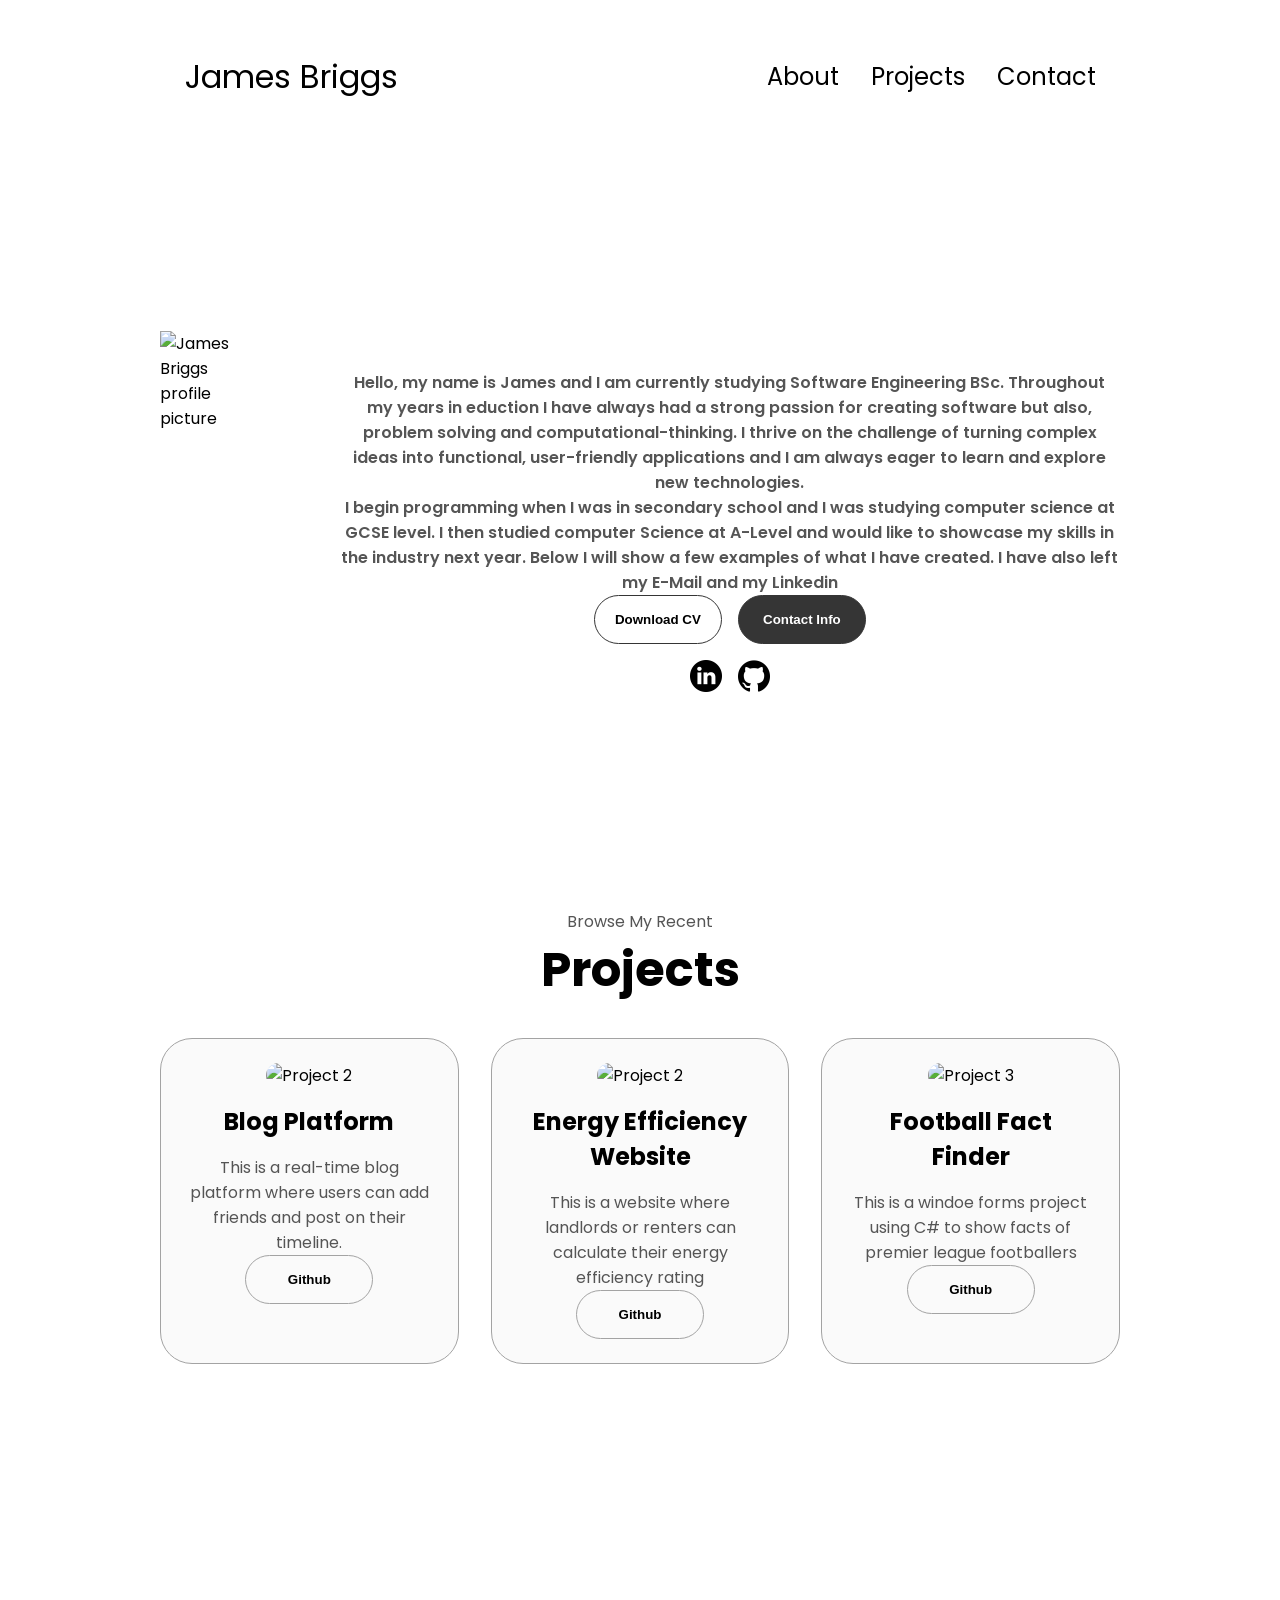
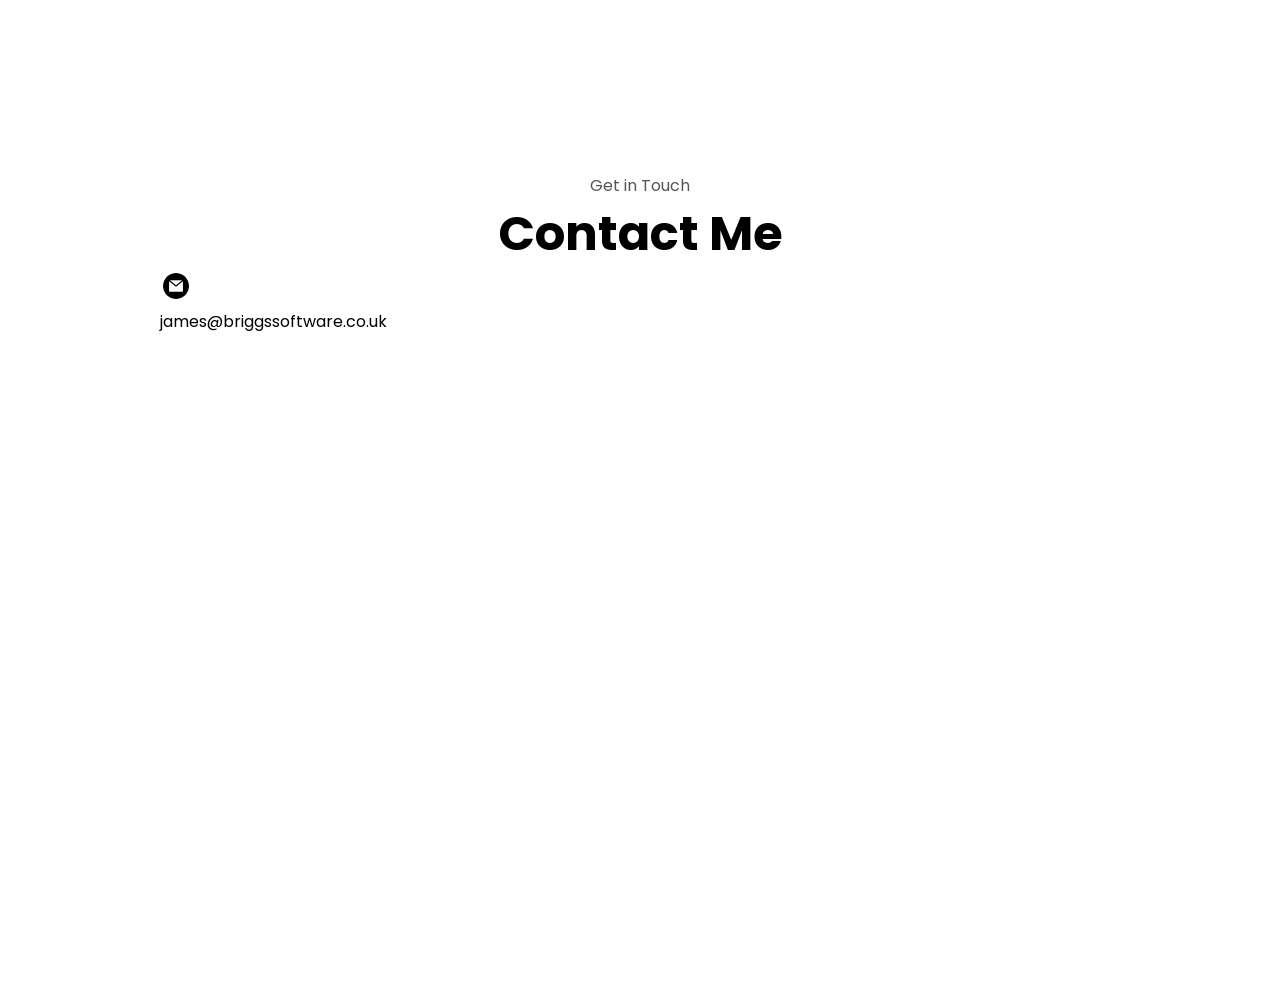
==== index.html @ 3ce7bb41 "temp" ====
<!DOCTYPE html>
<html lang="en">
  <head>
    <meta charset="UTF-8" />
    <meta name="viewport" content="width=device-width, initial-scale=1.0" />
    <link rel="stylesheet" href="style.css" />
    <link rel="stylesheet" href="mediaqueries.css" />
    <title>Portfolio Website</title>
  </head>
  <body>
    <nav id="desktop-nav">
      <div class="logo">James Briggs</div>

      <div>
        <ul class="nav-links">
          <li><a href="#About">About</a></li>
          <li><a href="#Projects">Projects</a></li>
          <li><a href="#Contact">Contact</a></li>
        </ul>
      </div>
    </nav>
    <nav id="hamburger-nav">
      <div class="logo">James Briggs</div>
      <div class="hamburger-menu">
        <div class="hamburger-icon" onclick="toggleMenu()">
          <span></span>
          <span></span>
          <span></span>
        </div>
        <div class="menu-links">
          <li><a href="#about" onclick="toggleMenu()">About</a></li>
          <li><a href="#projects" onclick="toggleMenu()">Projects</a></li>
          <li><a href="#contact" onclick="toggleMenu()">Contact</a></li>
        </div>
      </div>
    </nav>
    <section id="profile">
      <div class="section__pic-container">
        <img
          src="./assets/profile-pic.png"
          alt="James Briggs profile picture"
        />
      </div>
      <div class="section__text">
        <p class="section__text__p1">
          Hello, my name is James and I am currently studying Software
          Engineering BSc. Throughout my years in eduction I have always had a
          strong passion for creating software but also, problem solving and
          computational-thinking. I thrive on the challenge of turning complex
          ideas into functional, user-friendly applications and I am always
          eager to learn and explore new technologies.
        </p>
        <p class="section__text__p1">
          I begin programming when I was in secondary school and I was studying
          computer science at GCSE level. I then studied computer Science at
          A-Level and would like to showcase my skills in the industry next
          year. Below I will show a few examples of what I have created. I have
          also left my E-Mail and my Linkedin
        </p>

        <div class="btn-container">
          <button
            class="btn btn-color-2"
            onclick="window.open('./assets/softwareCV.pdf')"
          >
            Download CV
          </button>
          <button class="btn btn-color-1" onclick="location.href='./#contact'">
            Contact Info
          </button>
        </div>
        <div id="socials-container">
          <img
            src="./assets/linkedin.png"
            alt="My LinkedIn profile"
            class="icon"
            onclick="location.href='https://www.linkedin.com/in/james-briggs-719b14329/?utm_source=share&utm_campaign=share_via&utm_content=profile&utm_medium=ios_app'"
          />
          <img
            src="./assets/github.png"
            alt="My Github profile"
            class="icon"
            onclick="location.href='https://github.com/jamesmb8'"
          />
        </div>
      </div>
    </section>
    <section id="projects">
      <p class="section__text__p1">Browse My Recent</p>
      <h1 class="title">Projects</h1>
      <div class="experience-details-container">
        <div class="about-containers">
          <div class="details-container color-container">
            <div class="article-container">
              <img
                src="./assets/project-2.png"
                alt="Project 2"
                class="project-img"
              />
            </div>
            <h2 class="experience-sub-title project-title">Blog Platform</h2>
            <p>
              This is a real-time blog platform where users can add friends and
              post on their timeline.
            </p>
            <div class="btn-container">
              <button
                class="btn btn-color-2 project-btn"
                onclick="location.href='https://github.com/jamesmb8/BlogPlatform'"
              >
                Github
              </button>
            </div>
          </div>
          <div class="details-container color-container">
            <div class="article-container">
              <img
                src="./assets/project-2.png"
                alt="Project 2"
                class="project-img"
              />
            </div>
            <h2 class="experience-sub-title project-title">
              Energy Efficiency Website
            </h2>
            <p>
              This is a website where landlords or renters can calculate their
              energy efficiency rating
            </p>
            <div class="btn-container">
              <button
                class="btn btn-color-2 project-btn"
                onclick="location.href='https://github.com/jamesmb8/eercalculator/tree/master'"
              >
                Github
              </button>
            </div>
          </div>
          <div class="details-container color-container">
            <div class="article-container">
              <img
                src="./assets/project-3.png"
                alt="Project 3"
                class="project-img"
              />
            </div>
            <h2 class="experience-sub-title project-title">
              Football Fact Finder
            </h2>
            <p>
              This is a windoe forms project using C# to show facts of premier
              league footballers
            </p>
            <div class="btn-container">
              <button
                class="btn btn-color-2 project-btn"
                onclick="location.href='https://github.com/jamesmb8/FootballFactFinder'"
              >
                Github
              </button>
            </div>
          </div>
        </div>
      </div>
    </section>
    <section id="contact">
      <p class="section__text__p1">Get in Touch</p>
      <h1 class="title">Contact Me</h1>
      <div class="contact-info-upper-container">
        <div class="contact-info-container">
          <img
            src="./assets/email.png"
            alt="Email icon"
            class="icon contact-icon email-icon"
          />
          <p>
            <a href="mailto:james@briggssoftware.co.uk.com"
              >james@briggssoftware.co.uk</a
            >
          </p>
        </div>
      </div>
    </section>

    <script src="script.js"></script>
  </body>
</html>
---- style.css ----
@import url("https://fonts.googleapis.com/css2?family=Poppins:wght@300;400;500;600&display=swap");

* {
  margin: 0;
  padding: 0;
}

body {
  font-family: "Poppins", sans-serif;
}

html {
  scroll-behavior: smooth;
}

p {
  color: rgb(85, 85, 85);
}

/* TRANSITION */

a,
.btn {
  transition: all 300ms ease;
}

/* DESKTOP NAV */

nav,
.nav-links {
  display: flex;
}

nav {
  justify-content: space-around;
  align-items: center;
  height: 17vh;
}

.nav-links {
  gap: 2rem;
  list-style: none;
  font-size: 1.5rem;
}

a {
  color: black;
  text-decoration: none;
  text-decoration-color: white;
}

a:hover {
  color: grey;
  text-decoration: underline;
  text-underline-offset: 1rem;
  text-decoration-color: rgb(181, 181, 181);
}

.logo {
  font-size: 2rem;
}

.logo:hover {
  cursor: default;
}

/* HAMBURGER MENU */

#hamburger-nav {
  display: none;
}

.hamburger-menu {
  position: relative;
  display: inline-block;
}

.hamburger-icon {
  display: flex;
  flex-direction: column;
  justify-content: space-between;
  height: 24px;
  width: 30px;
  cursor: pointer;
}

.hamburger-icon span {
  width: 100%;
  height: 2px;
  background-color: black;
  transition: all 0.3 ease-in-out;
}

.menu-links {
  position: absolute;
  top: 100%;
  right: 0;
  background-color: white;
  width: fit-content;
  max-height: 0;
  overflow: hidden;
  transition: all 0.3 ease-in-out;
}

.menu-links a {
  display: block;
  padding: 10px;
  text-align: center;
  font-size: 1.5rem;
  color: black;
  text-decoration: none;
  transition: all 0.3 ease-in-out;
}

.menu-links li {
  list-style: none;
}

.menu-links.open {
  max-height: 300px;
}

.hamburger-icon.open span:first-child {
  transform: rotate(45deg) translate(10px, 5px);
}

.hamburger-icon.open span:nth-child(2) {
  opacity: 0;
}

.hamburger-icon.open span:last-child {
  transform: rotate(-45deg) translate(10px, -5px);
}

.hamburger-icon span:first-child {
  transform: none;
}

.hamburger-icon span:first-child {
  opacity: 1;
}

.hamburger-icon span:first-child {
  transform: none;
}

section {
  padding-top: 4vh;
  height: 96vh;
  margin: 0 10rem;
  box-sizing: border-box;
  min-height: fit-content;
}

.section-container {
  display: flex;
}

/* PROFILE SECTION */

#profile {
  display: flex;
  justify-content: center;
  gap: 5rem;
  height: 80vh;
}

.section__pic-container {
  display: flex;
  height: 400px;
  width: 400px;
  margin: auto 0;
}

.section__text {
  align-self: center;
  text-align: center;
}

.section__text p {
  font-weight: 600;
}

.section__text__p1 {
  text-align: center;
}

.section__text__p2 {
  font-size: 1.75rem;
  margin-bottom: 1rem;
}

.title {
  font-size: 3rem;
  text-align: center;
}

#socials-container {
  display: flex;
  justify-content: center;
  margin-top: 1rem;
  gap: 1rem;
}

/* ICONS */

.icon {
  cursor: pointer;
  height: 2rem;
}

/* BUTTONS */

.btn-container {
  display: flex;
  justify-content: center;
  gap: 1rem;
}

.btn {
  font-weight: 600;
  transition: all 300ms ease;
  padding: 1rem;
  width: 8rem;
  border-radius: 2rem;
}

.btn-color-1,
.btn-color-2 {
  border: rgb(53, 53, 53) 0.1rem solid;
}

.btn-color-1:hover,
.btn-color-2:hover {
  cursor: pointer;
}

.btn-color-1,
.btn-color-2:hover {
  background: rgb(53, 53, 53);
  color: white;
}

.btn-color-1:hover {
  background: rgb(0, 0, 0);
}

.btn-color-2 {
  background: none;
}

.btn-color-2:hover {
  border: rgb(255, 255, 255) 0.1rem solid;
}

.btn-container {
  gap: 1rem;
}

/* ABOUT SECTION */

#about {
  position: relative;
}

.about-containers {
  gap: 2rem;
  margin-bottom: 2rem;
  margin-top: 2rem;
}

.about-details-container {
  justify-content: center;
  flex-direction: column;
}

.about-containers,
.about-details-container {
  display: flex;
}

.about-pic {
  border-radius: 2rem;
}

.arrow {
  position: absolute;
  right: -5rem;
  bottom: 2.5rem;
}

.details-container {
  padding: 1.5rem;
  flex: 1;
  background: white;
  border-radius: 2rem;
  border: rgb(53, 53, 53) 0.1rem solid;
  border-color: rgb(163, 163, 163);
  text-align: center;
}

.section-container {
  gap: 4rem;
  height: 80%;
}

.section__pic-container {
  height: 400px;
  width: 400px;
  margin: auto 0;
}

#projects {
  position: relative;
}

.color-container {
  border-color: rgb(163, 163, 163);
  background: rgb(250, 250, 250);
}

.project-img {
  border-radius: 2rem;
  width: 90%;
  height: 90%;
}

.project-title {
  margin: 1rem;
  color: black;
}

.project-btn {
  color: black;
  border-color: rgb(163, 163, 163);
}
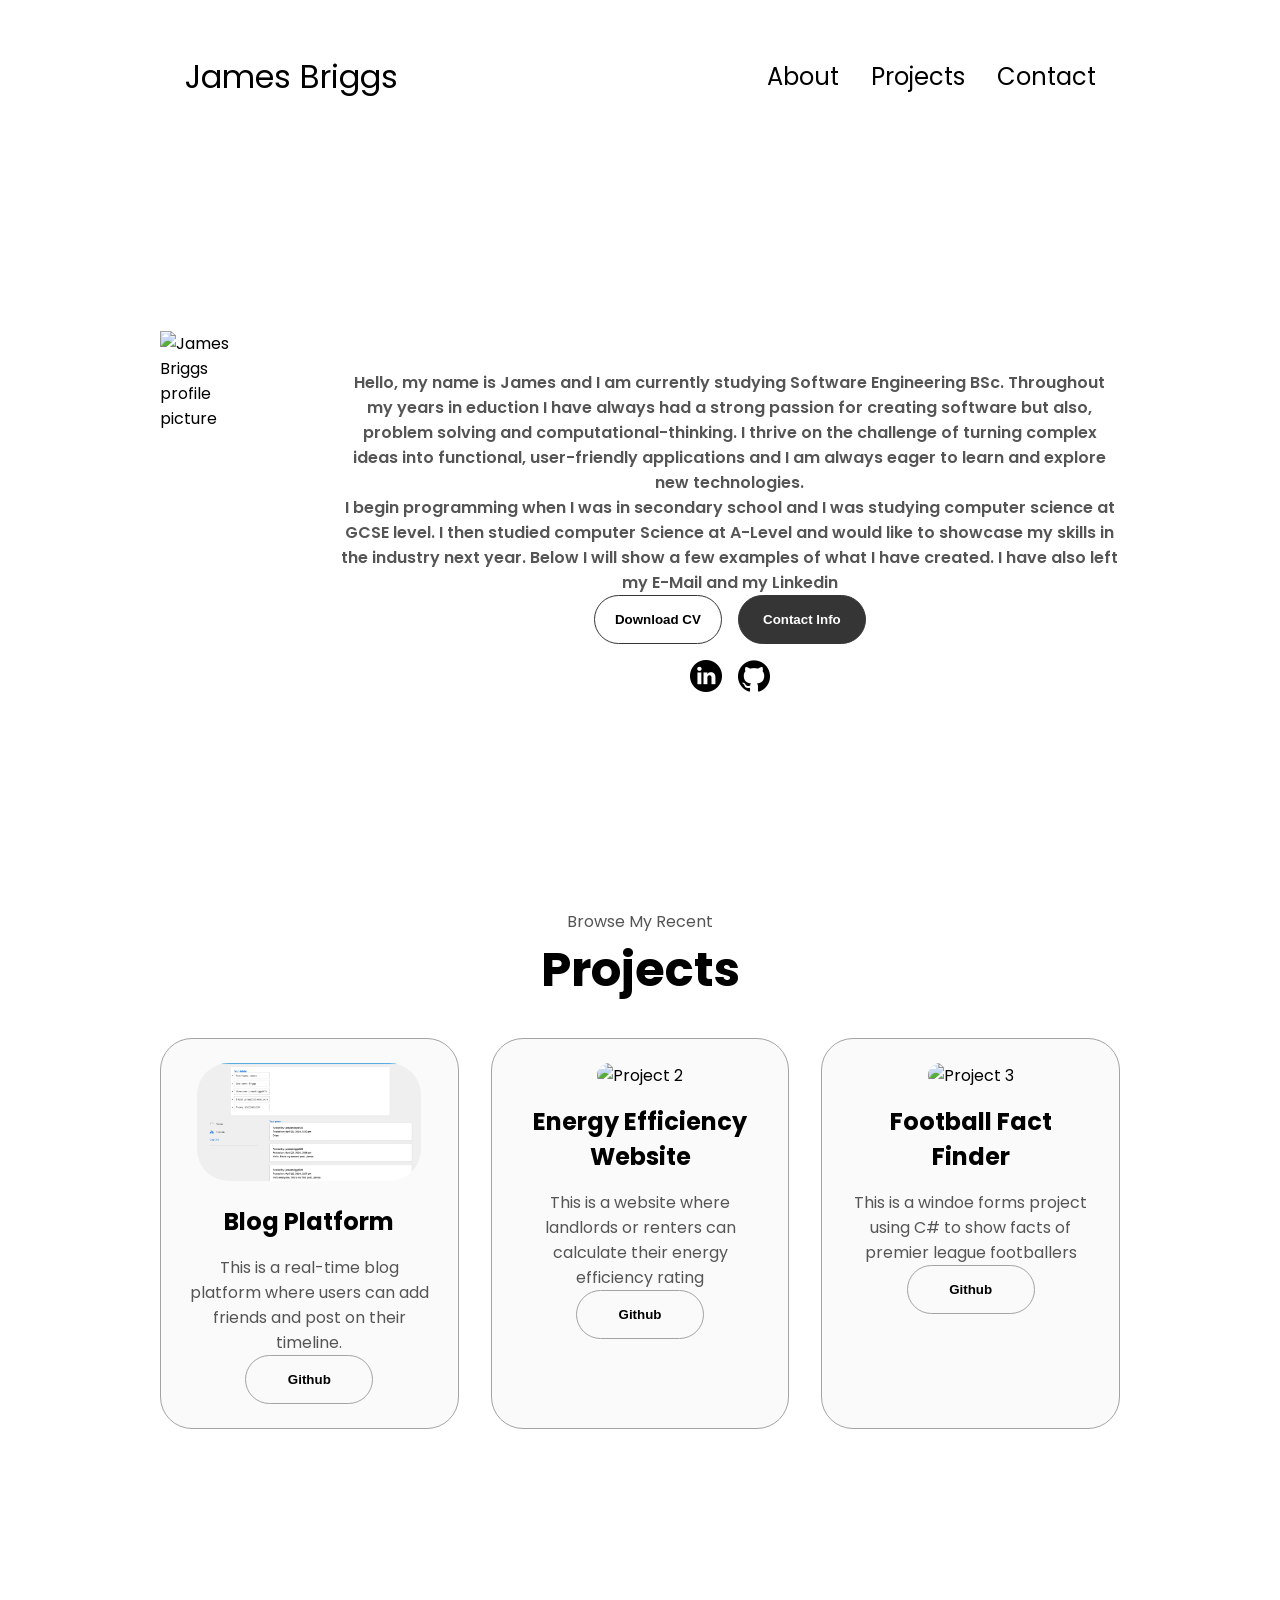
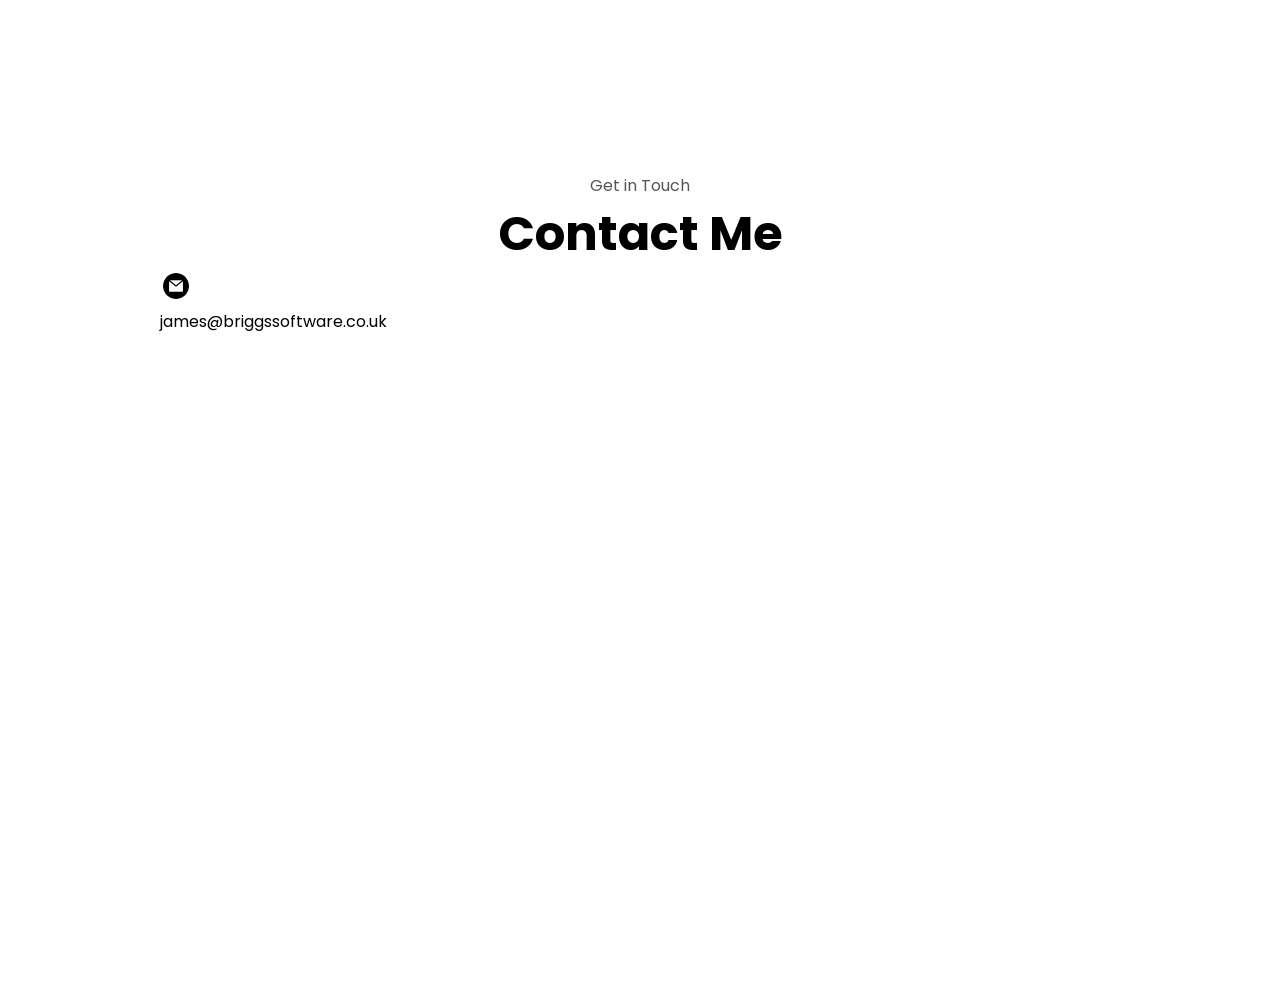
==== commit 016daee1: "pic" ====
--- a/index.html
+++ b/index.html
@@ -34,6 +34,12 @@
         </div>
       </div>
     </nav>
+    <img
+        src="./assets/arrow.png"
+        alt="Arrow icon"
+        class="icon arrow"
+        onclick="location.href='./#About'"
+      />
     <section id="profile">
       <div class="section__pic-container">
         <img
@@ -85,6 +91,12 @@
         </div>
       </div>
     </section>
+    <img
+        src="./assets/arrow.png"
+        alt="Arrow icon"
+        class="icon arrow"
+        onclick="location.href='./#projects'"
+      />
     <section id="projects">
       <p class="section__text__p1">Browse My Recent</p>
       <h1 class="title">Projects</h1>
@@ -93,7 +105,7 @@
           <div class="details-container color-container">
             <div class="article-container">
               <img
-                src="./assets/project-2.png"
+                src="assets/BlogPlatform.png"
                 alt="Project 2"
                 class="project-img"
               />
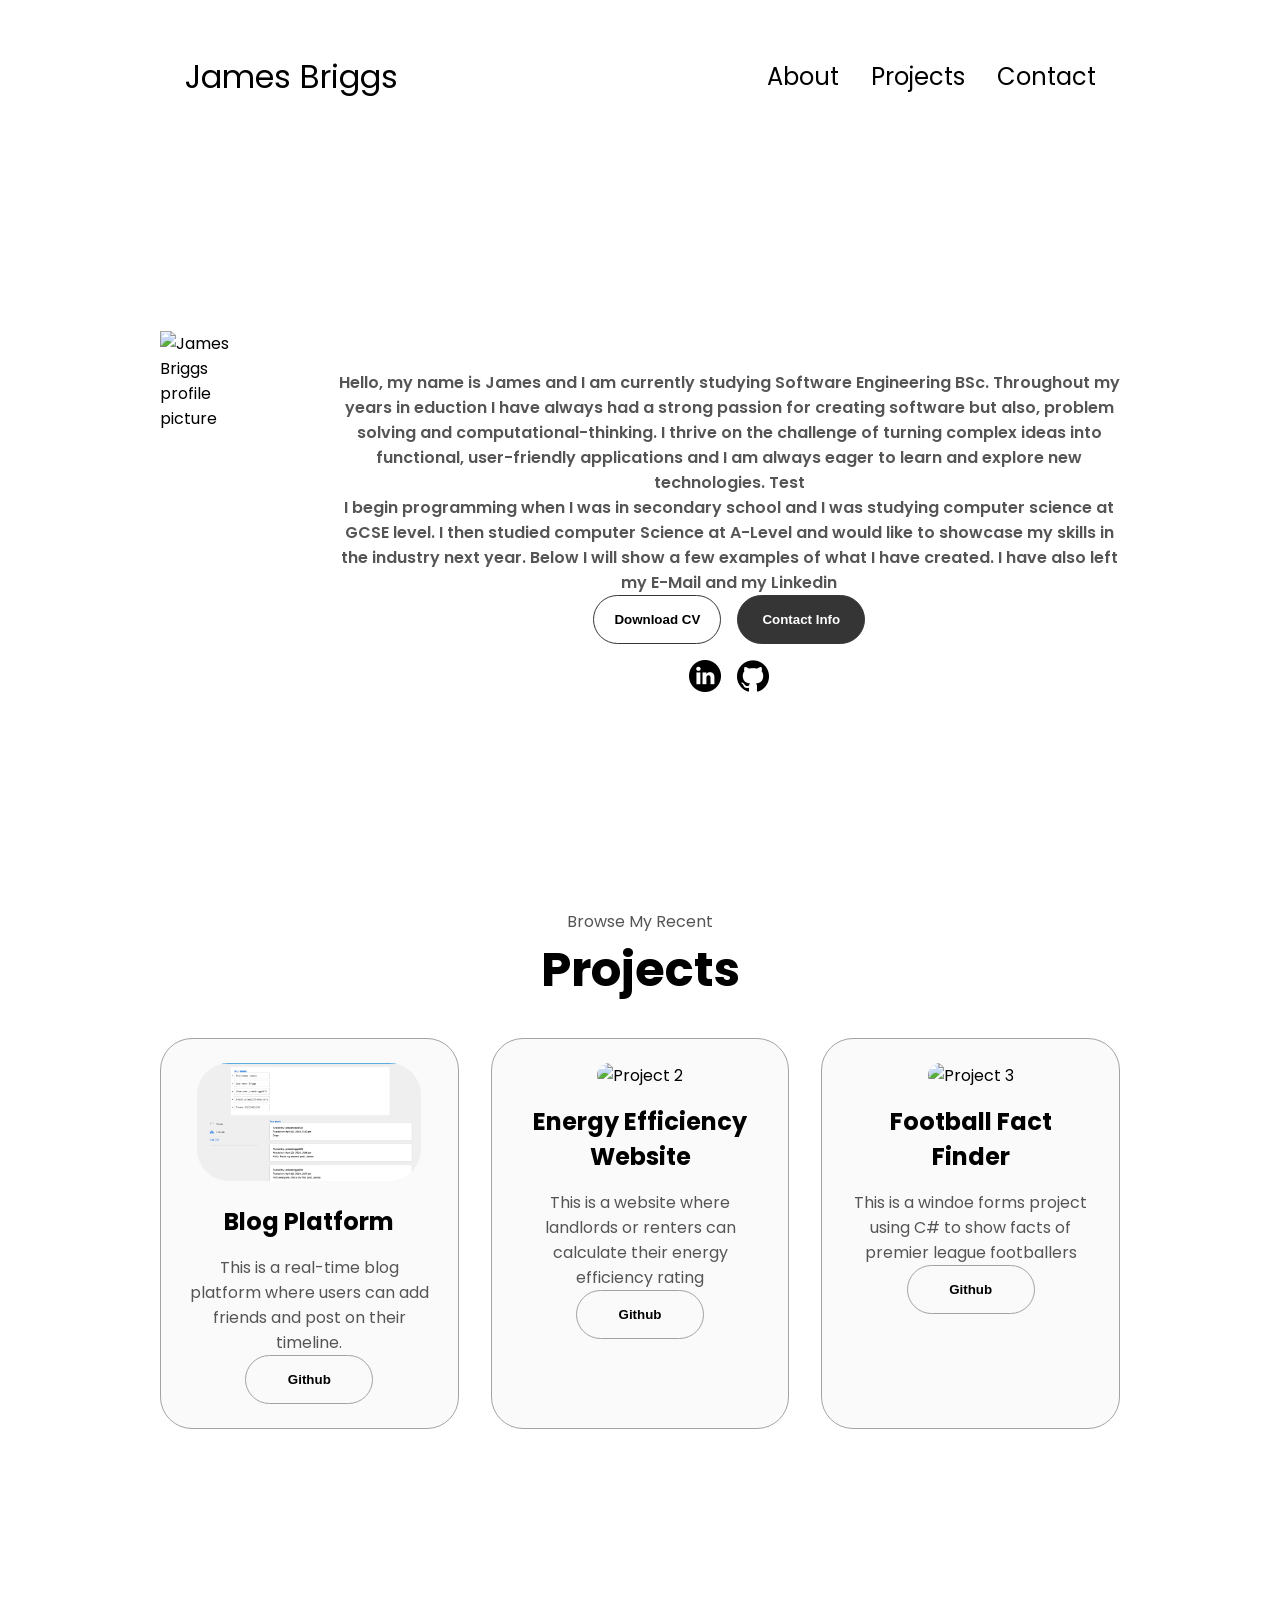
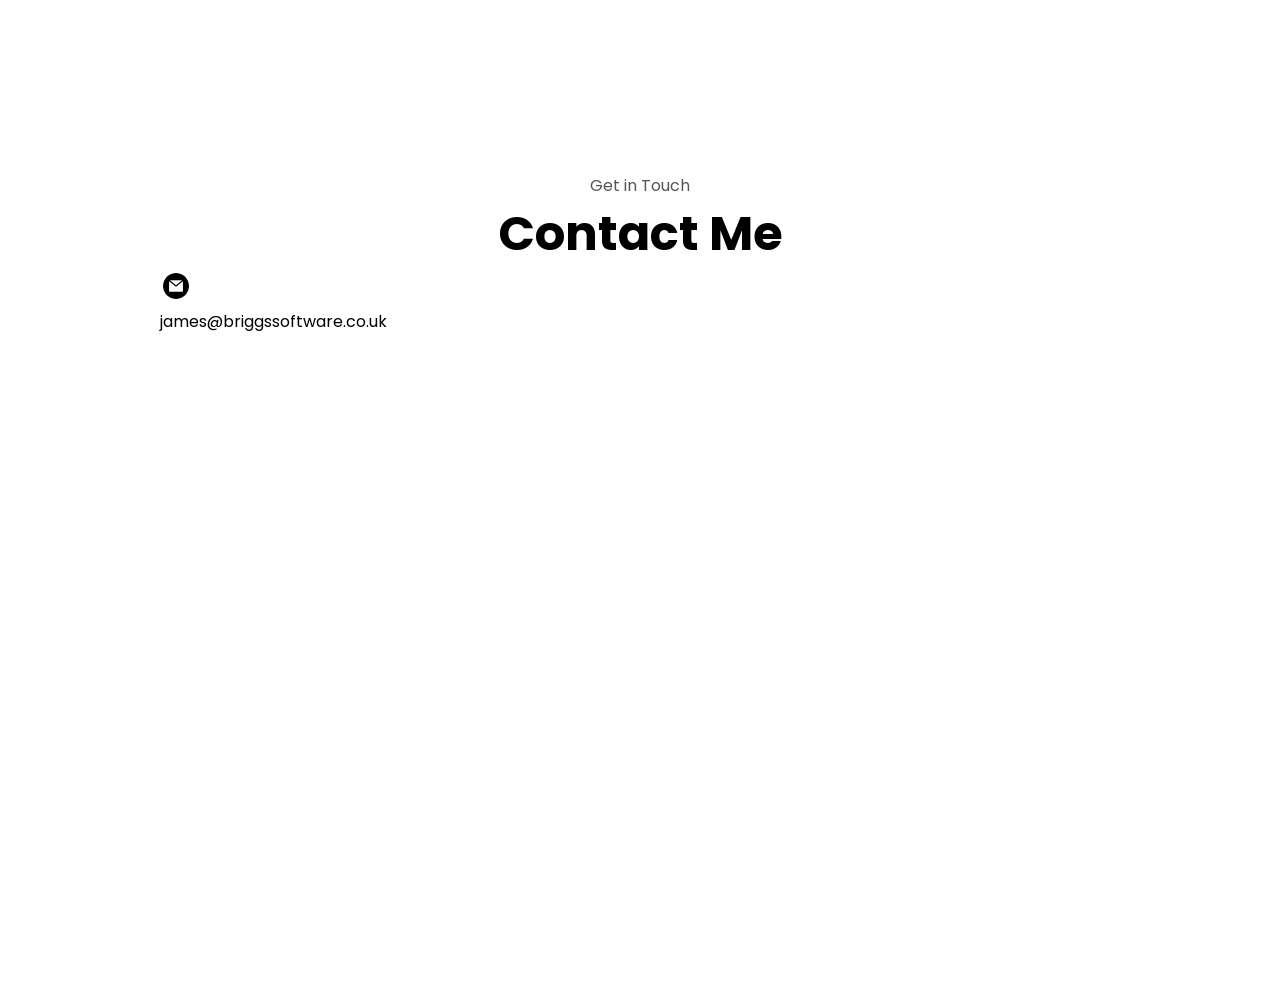
==== commit 8ab2e0bc: "test" ====
--- a/index.html
+++ b/index.html
@@ -54,7 +54,7 @@
           strong passion for creating software but also, problem solving and
           computational-thinking. I thrive on the challenge of turning complex
           ideas into functional, user-friendly applications and I am always
-          eager to learn and explore new technologies.
+          eager to learn and explore new technologies. Test
         </p>
         <p class="section__text__p1">
           I begin programming when I was in secondary school and I was studying
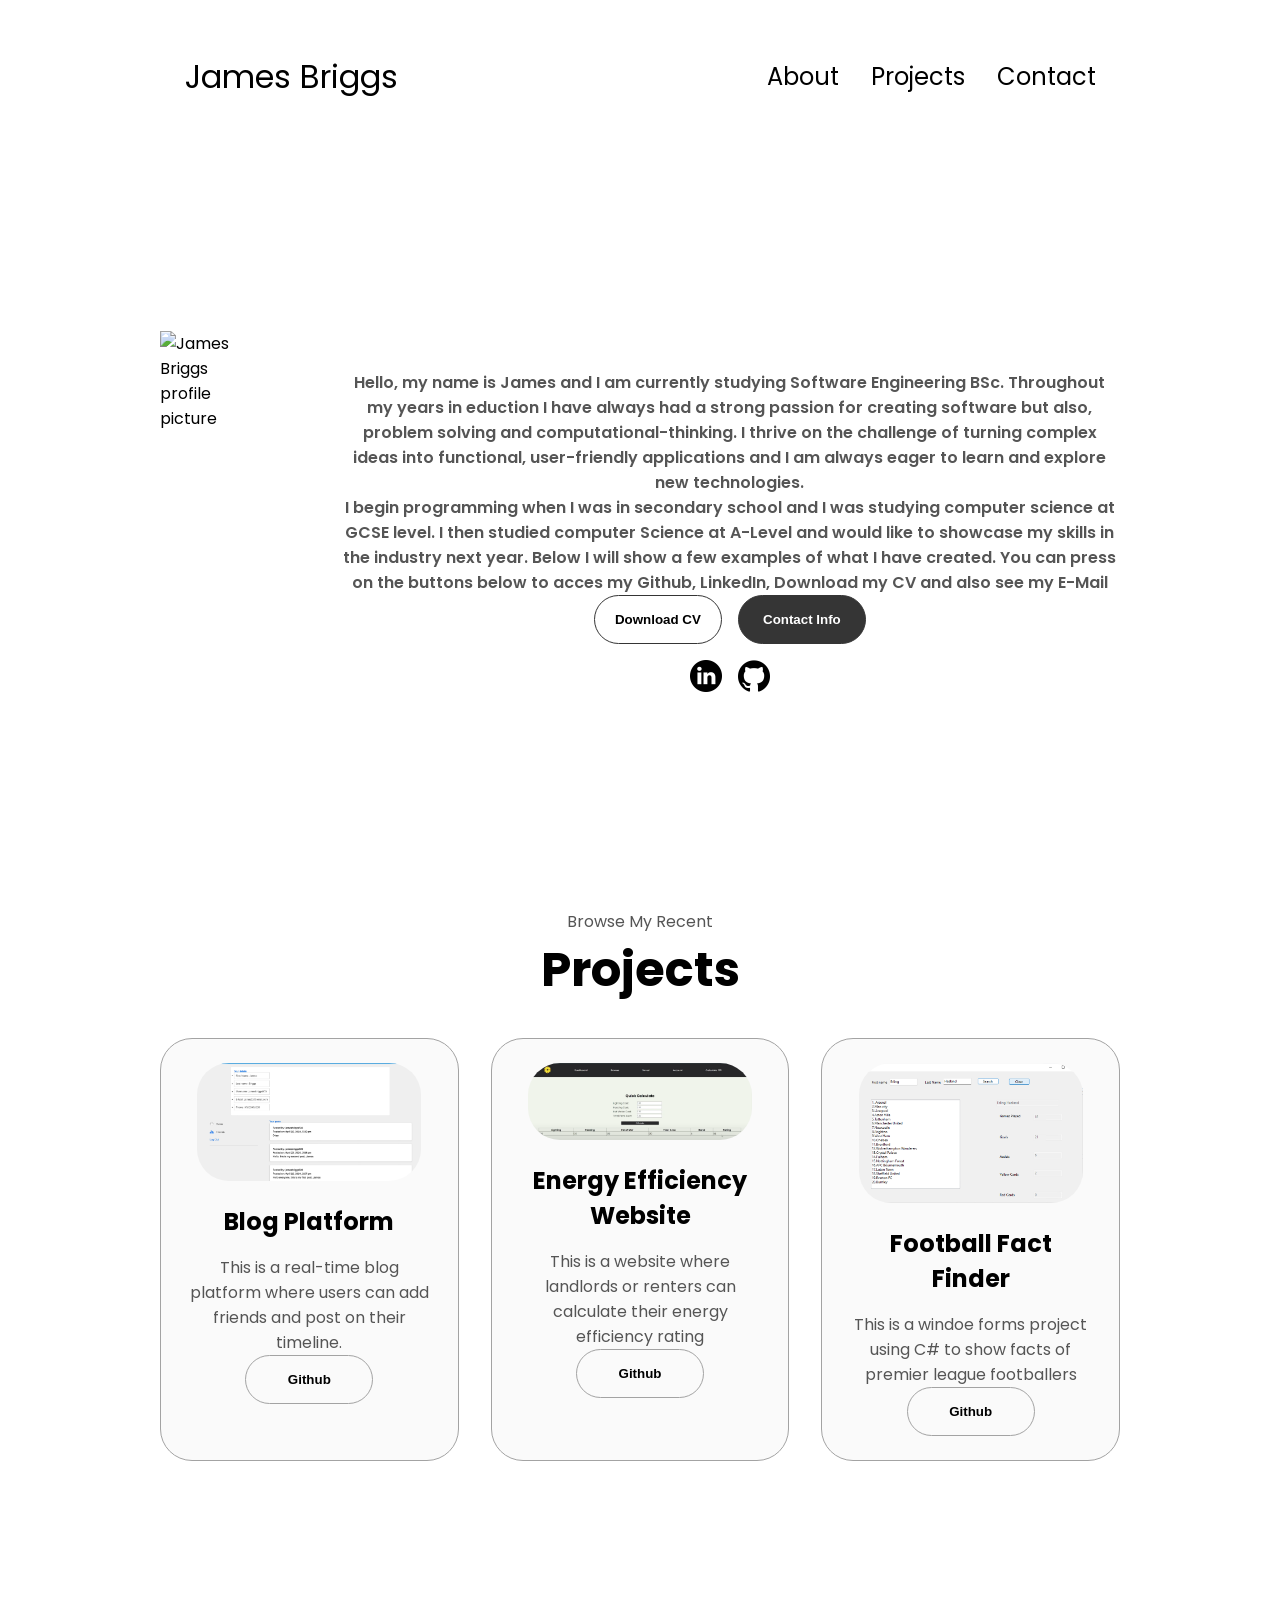
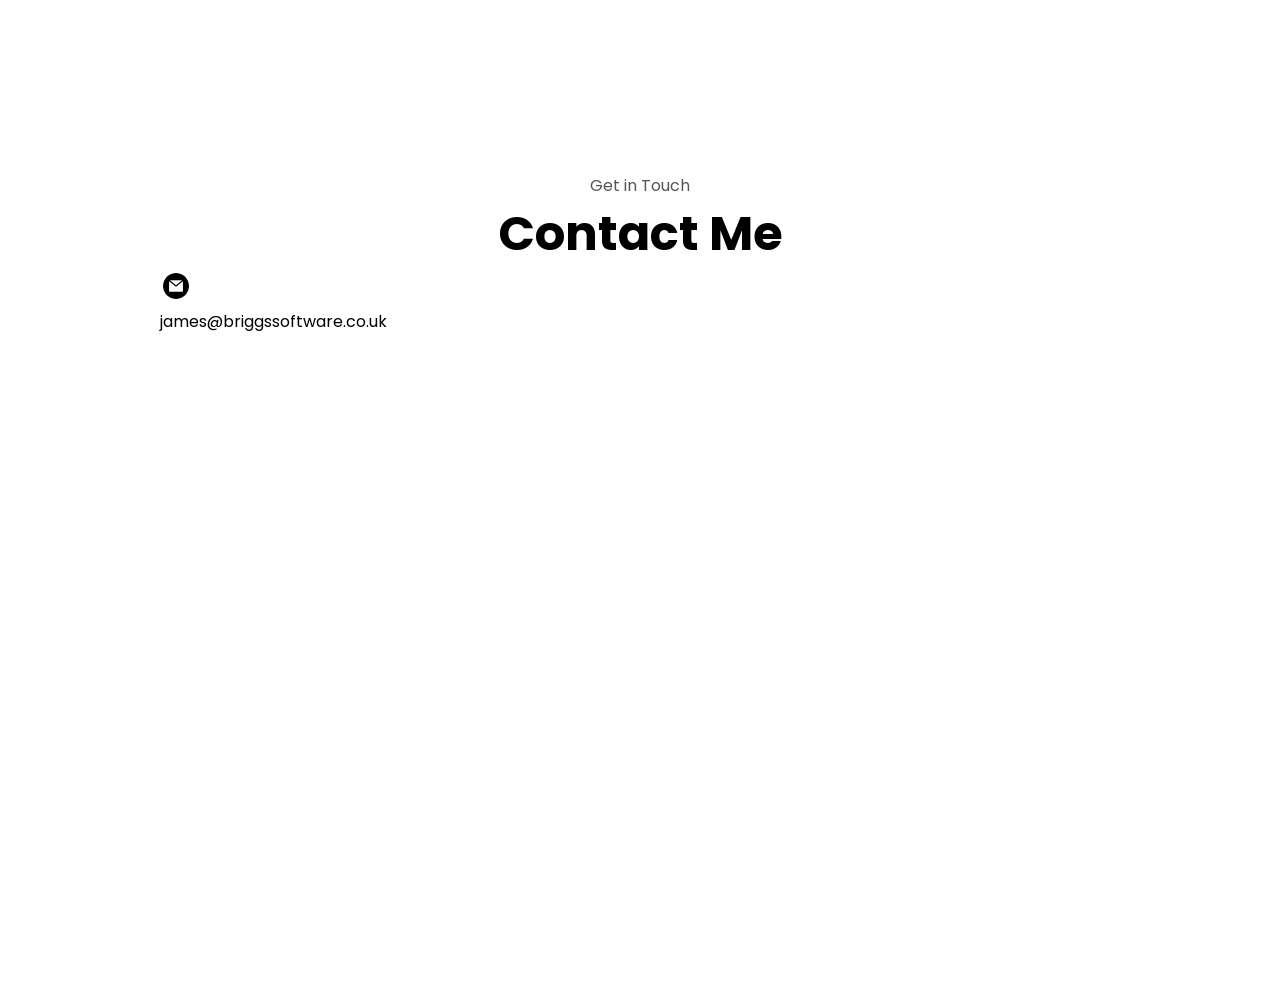
==== commit 76207404: "pics" ====
--- a/index.html
+++ b/index.html
@@ -54,14 +54,14 @@
           strong passion for creating software but also, problem solving and
           computational-thinking. I thrive on the challenge of turning complex
           ideas into functional, user-friendly applications and I am always
-          eager to learn and explore new technologies. Test
+          eager to learn and explore new technologies. 
         </p>
         <p class="section__text__p1">
           I begin programming when I was in secondary school and I was studying
           computer science at GCSE level. I then studied computer Science at
           A-Level and would like to showcase my skills in the industry next
-          year. Below I will show a few examples of what I have created. I have
-          also left my E-Mail and my Linkedin
+          year. Below I will show a few examples of what I have created. You can press on the buttons below 
+          to acces my Github, LinkedIn, Download my CV and also see my E-Mail
         </p>
 
         <div class="btn-container">
@@ -127,7 +127,7 @@
           <div class="details-container color-container">
             <div class="article-container">
               <img
-                src="./assets/project-2.png"
+                src="assets/EERpic.png"
                 alt="Project 2"
                 class="project-img"
               />
@@ -151,7 +151,7 @@
           <div class="details-container color-container">
             <div class="article-container">
               <img
-                src="./assets/project-3.png"
+                src="assets/FootballFact.png"
                 alt="Project 3"
                 class="project-img"
               />
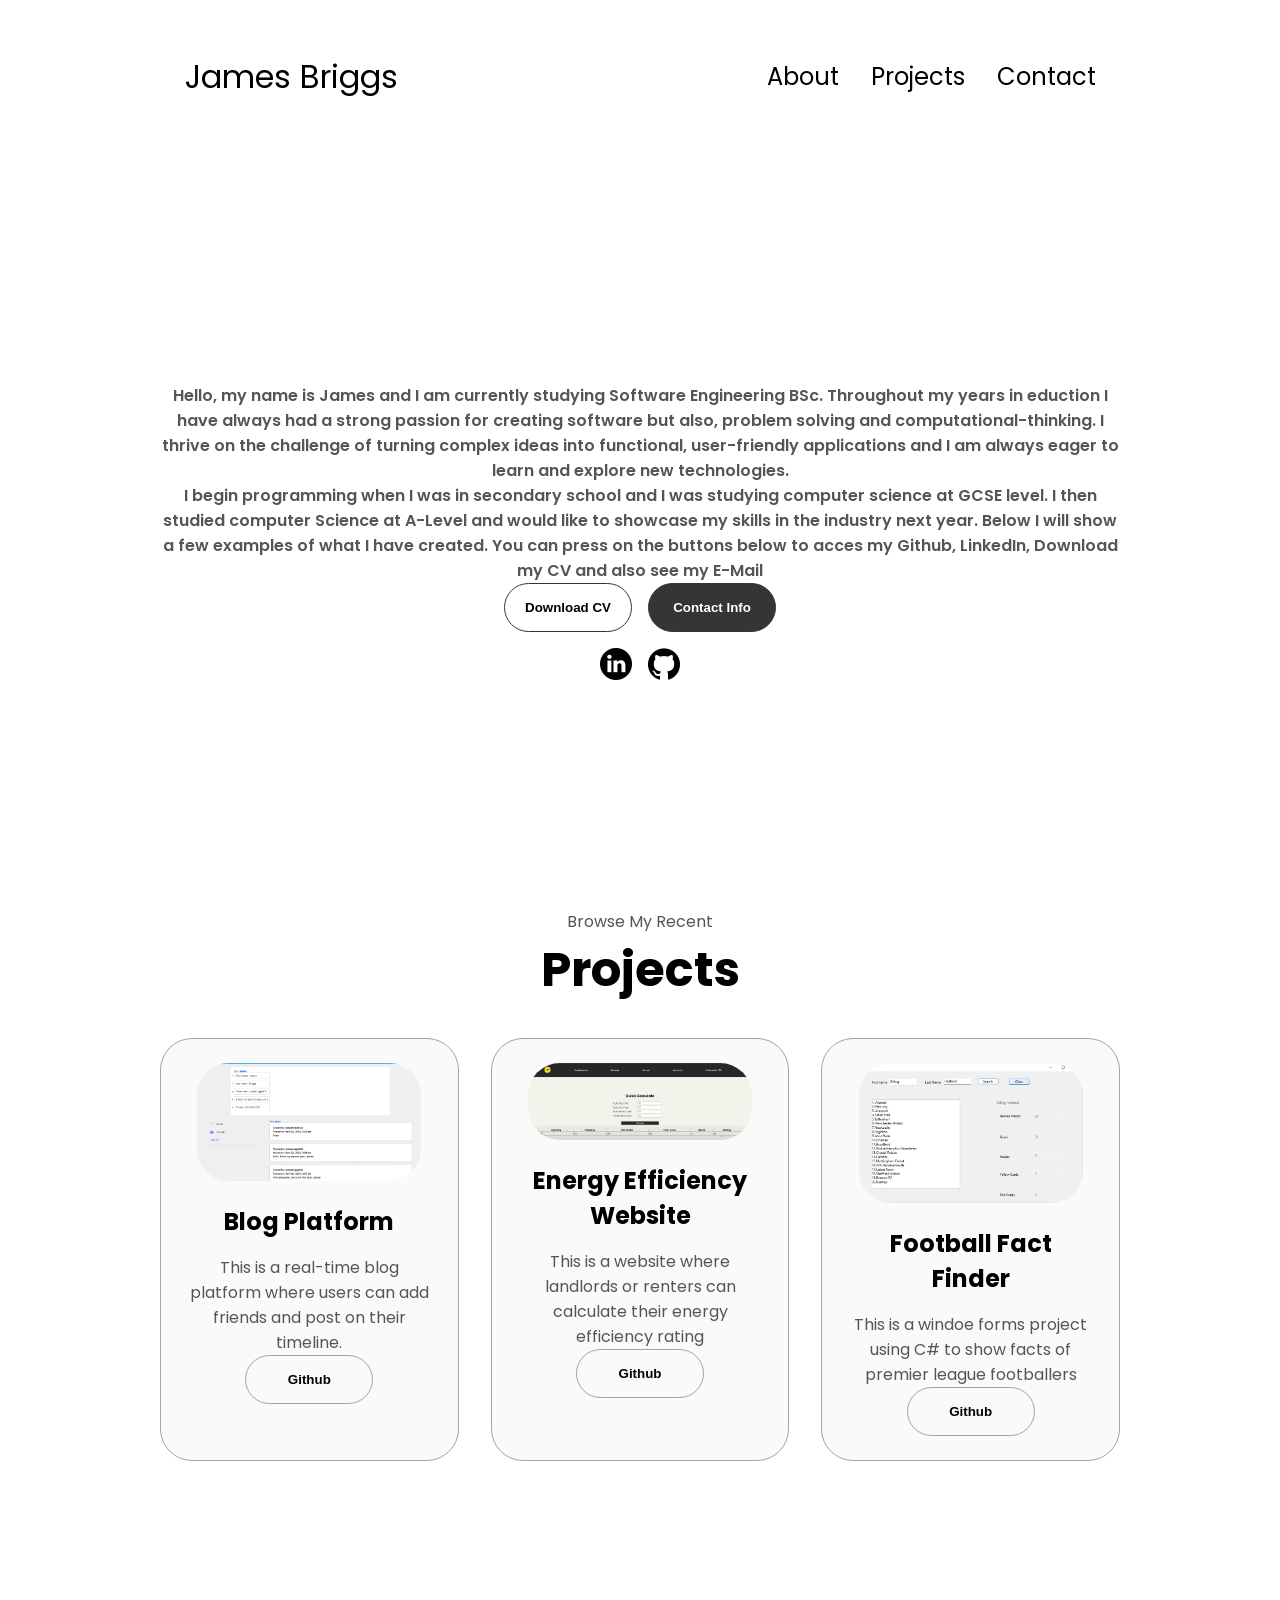
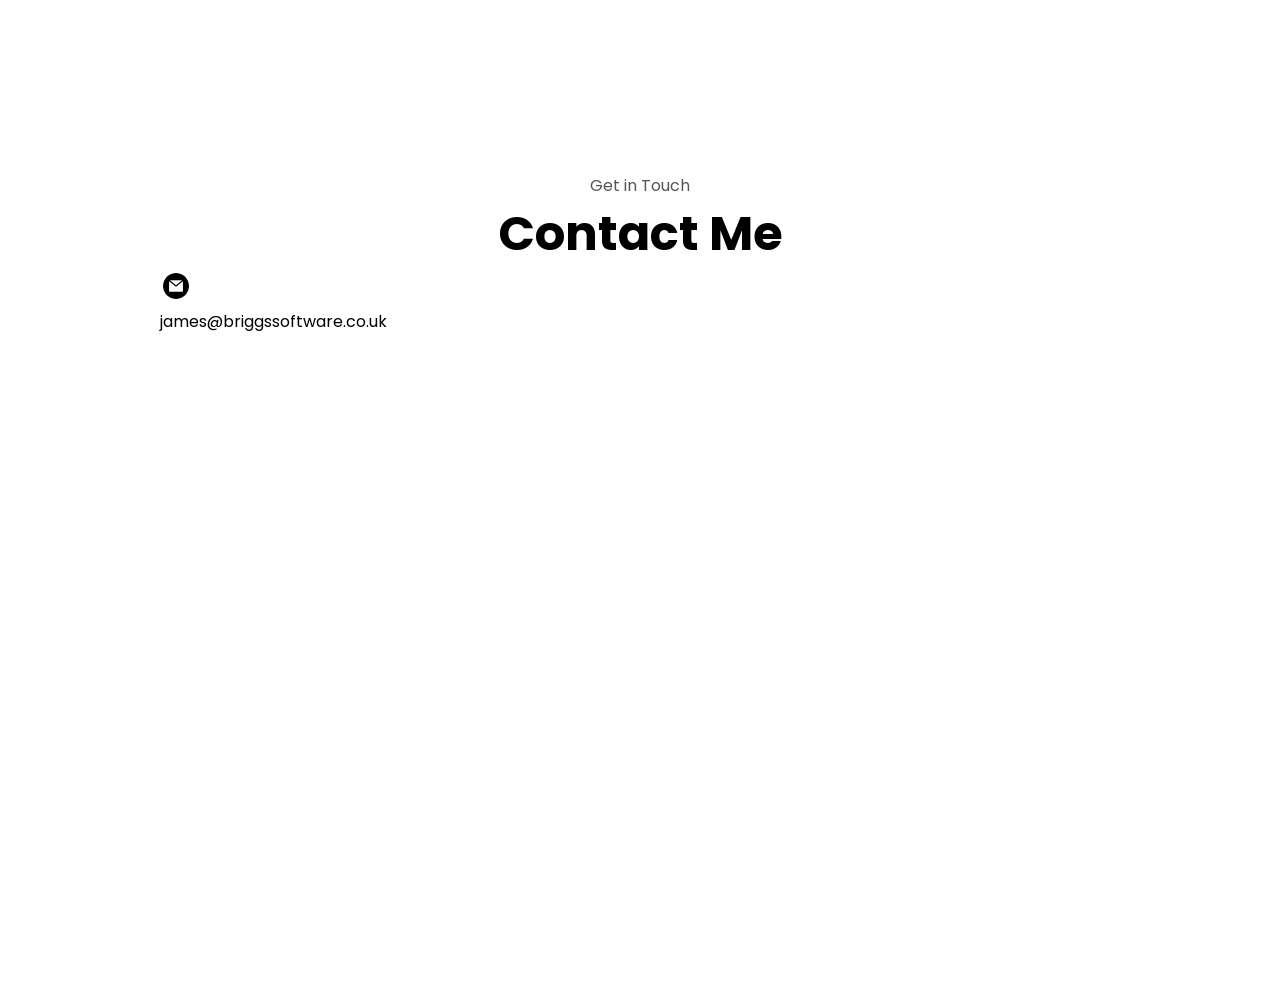
==== commit da4e22a2: "finish" ====
--- a/index.html
+++ b/index.html
@@ -13,9 +13,9 @@
 
       <div>
         <ul class="nav-links">
-          <li><a href="#About">About</a></li>
-          <li><a href="#Projects">Projects</a></li>
-          <li><a href="#Contact">Contact</a></li>
+          <li><a href="#about"onclick="toggleMenu()">About</a></li>
+          <li><a href="#projects" onclick="toggleMenu()">Projects</a></li>
+          <li><a href="#contact"onclick="toggleMenu()">Contact</a></li>
         </ul>
       </div>
     </nav>
@@ -34,19 +34,9 @@
         </div>
       </div>
     </nav>
-    <img
-        src="./assets/arrow.png"
-        alt="Arrow icon"
-        class="icon arrow"
-        onclick="location.href='./#About'"
-      />
+   
     <section id="profile">
-      <div class="section__pic-container">
-        <img
-          src="./assets/profile-pic.png"
-          alt="James Briggs profile picture"
-        />
-      </div>
+     
       <div class="section__text">
         <p class="section__text__p1">
           Hello, my name is James and I am currently studying Software
--- a/mediaqueries.css
+++ b/mediaqueries.css
@@ -0,0 +1,103 @@
+@media screen and (max-width: 980px) {
+  #profile {
+    height: 83vh;
+    margin-bottom: 6rem;
+  }
+  .about-containers {
+    flex-wrap: wrap;
+  }
+  #contact,
+  #projects {
+    height: fit-content;
+  }
+}
+
+@media screen and (max-width: 980px) {
+  #desktop-nav {
+    display: none;
+  }
+  #hamburger-nav {
+    display: flex;
+  }
+  #experience,
+  .experience-details-container {
+    margin-top: 2rem;
+  }
+  #profile,
+  .section-container {
+    display: block;
+  }
+  .arrow {
+    display: none;
+  }
+  section,
+  .section-container {
+    height: fit-content;
+  }
+  section {
+    margin: 0 5%;
+  }
+  .section__pic-container {
+    width: 275px;
+    height: 275px;
+    margin: 0 auto 2rem;
+  }
+  .about-containers {
+    margin-top: 0;
+  }
+}
+
+@media screen and (max-width: 600px) {
+  #contact,
+  footer {
+    height: 40vh;
+  }
+  #profile {
+    height: 83vh;
+    margin-bottom: 0;
+  }
+  article {
+    font-size: 1rem;
+  }
+  footer nav {
+    height: fit-content;
+    margin-bottom: 2rem;
+  }
+  .about-containers,
+  .contact-info-upper-container,
+  .btn-container {
+    flex-wrap: wrap;
+  }
+  .contact-info-container {
+    margin: 0;
+  }
+  .contact-info-container p,
+  .nav-links li a {
+    font-size: 1rem;
+  }
+  .experience-sub-title {
+    font-size: 1.25rem;
+  }
+  .logo {
+    font-size: 1.5rem;
+  }
+  .nav-links {
+    flex-direction: column;
+    gap: 0.5rem;
+    text-align: center;
+  }
+  .section__pic-container {
+    width: auto;
+    height: 46vw;
+    justify-content: center;
+  }
+  .section__text__p2 {
+    font-size: 1.25rem;
+  }
+  .title {
+    font-size: 2rem;
+  }
+  .text-container {
+    text-align: justify;
+  }
+}
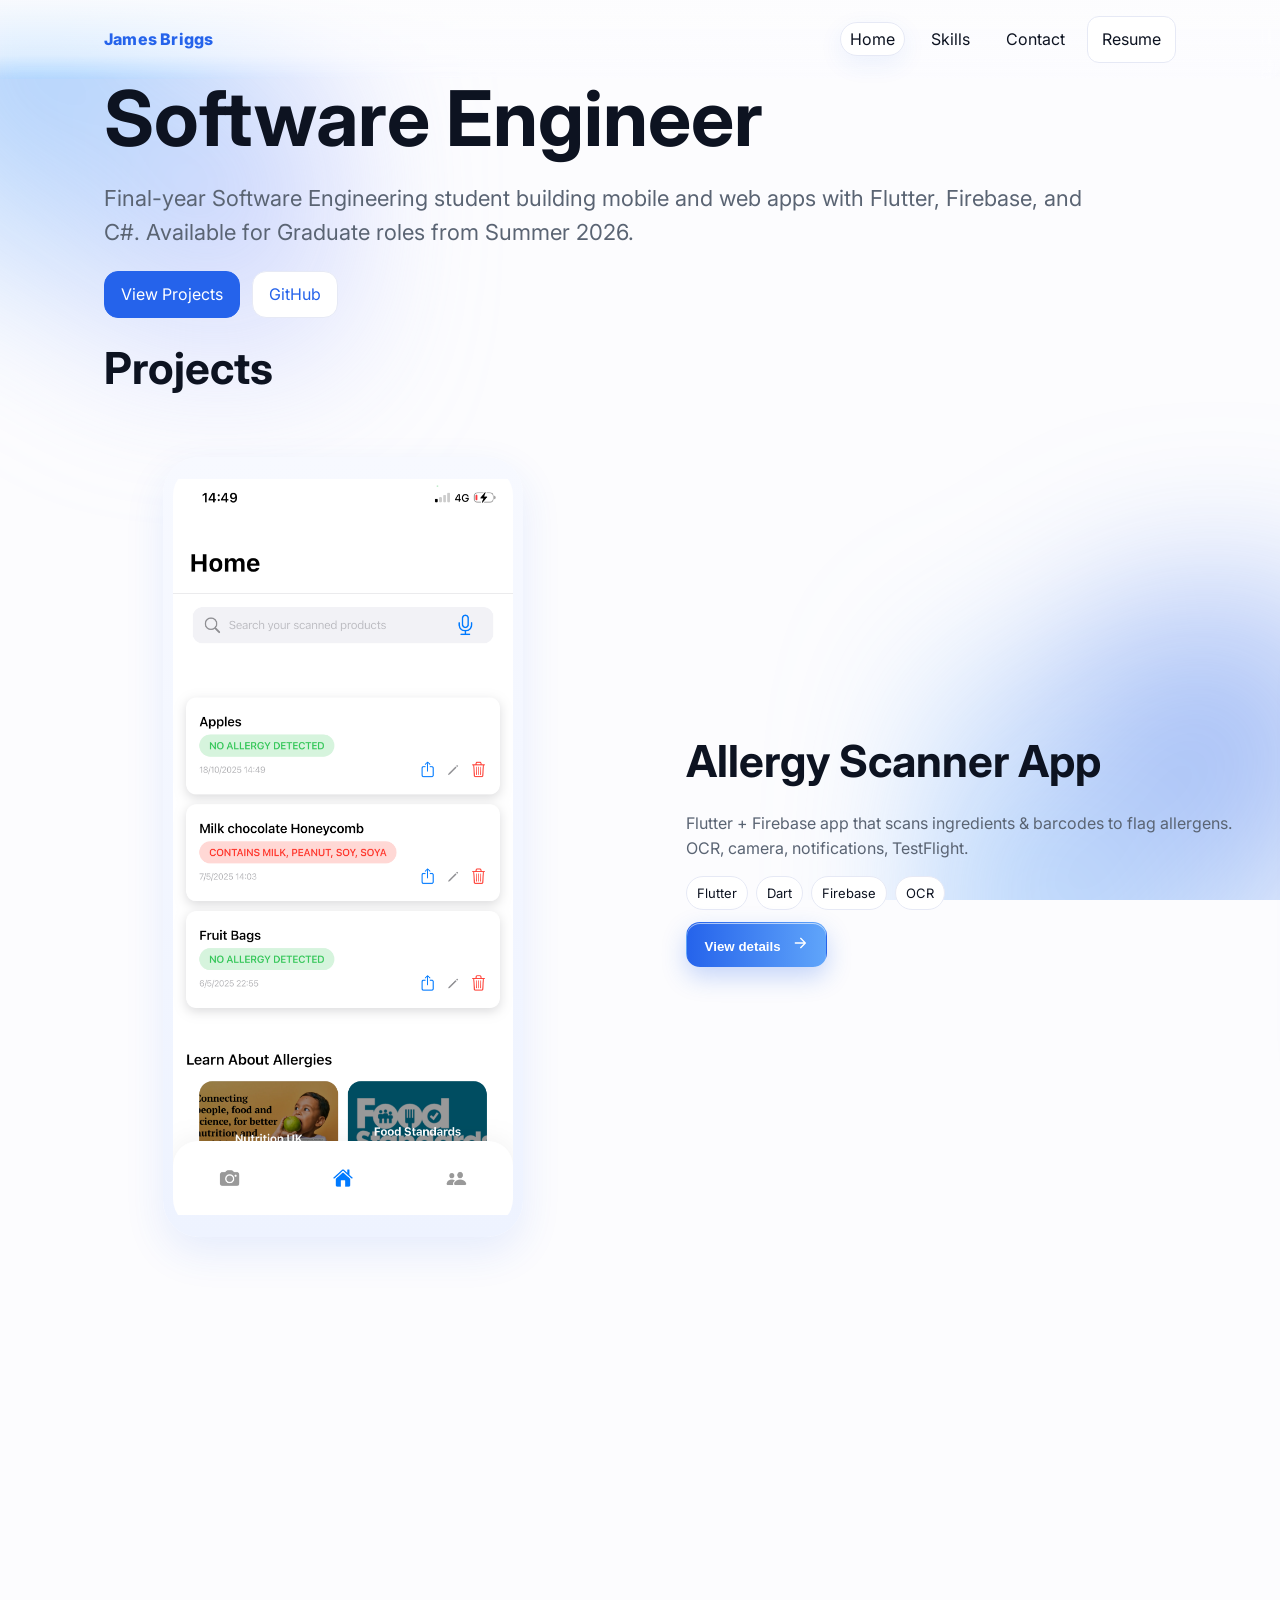
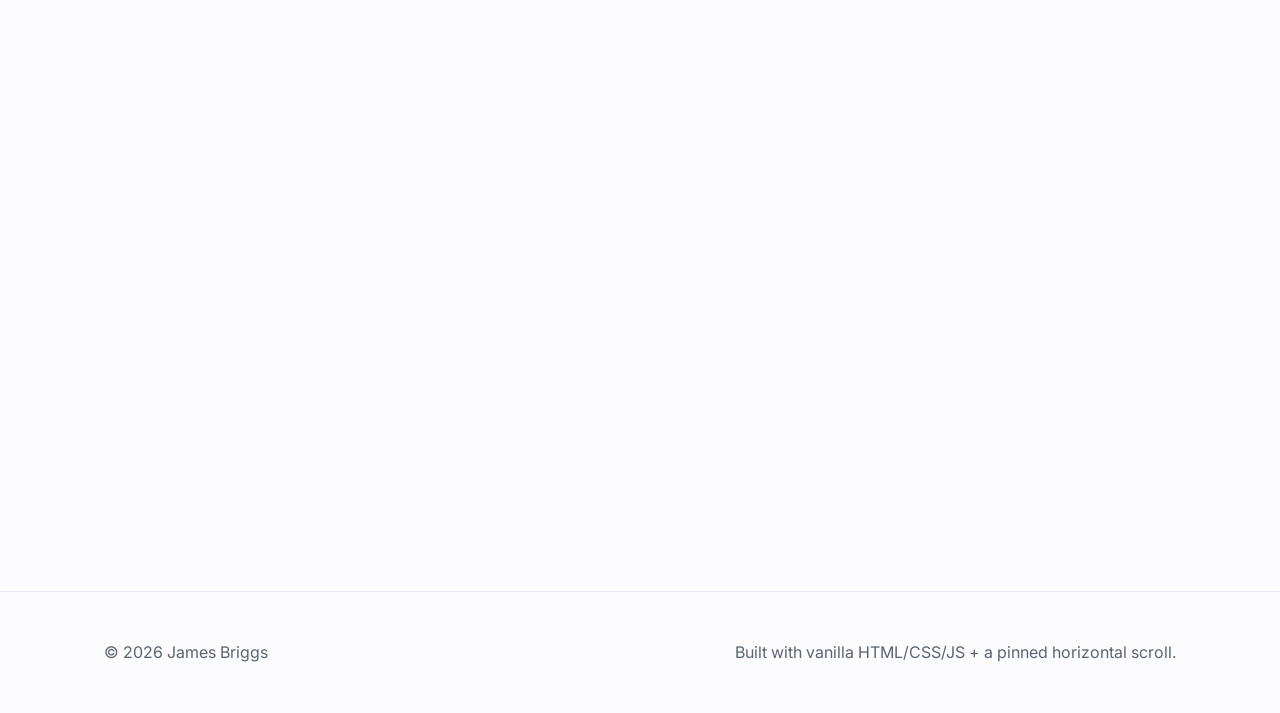
==== commit 10da3aa1: "brand new" ====
--- a/index.html
+++ b/index.html
@@ -1,189 +1,249 @@
-<!DOCTYPE html>
+<!doctype html>
 <html lang="en">
-  <head>
-    <meta charset="UTF-8" />
-    <meta name="viewport" content="width=device-width, initial-scale=1.0" />
-    <link rel="stylesheet" href="style.css" />
-    <link rel="stylesheet" href="mediaqueries.css" />
-    <title>Portfolio Website</title>
-  </head>
-  <body>
-    <nav id="desktop-nav">
-      <div class="logo">James Briggs</div>
-
-      <div>
-        <ul class="nav-links">
-          <li><a href="#about"onclick="toggleMenu()">About</a></li>
-          <li><a href="#projects" onclick="toggleMenu()">Projects</a></li>
-          <li><a href="#contact"onclick="toggleMenu()">Contact</a></li>
+<head>
+  <meta charset="utf-8"/>
+  <meta name="viewport" content="width=device-width, initial-scale=1"/>
+  <title>James Briggs — Software Engineer</title>
+  <link rel="preconnect" href="https://fonts.googleapis.com"/>
+  <link href="https://fonts.googleapis.com/css2?family=Inter:wght@400;600;800&display=swap" rel="stylesheet"/>
+ <link rel="stylesheet" href="/assets/css/base.css">
+
+</head>
+<body>
+  <!-- Blobs -->
+  <div class="blobs" aria-hidden="true">
+    <div class="blob" id="blob1" style="top:-12vh;left:-10vw"></div>
+    <div class="blob b2" id="blob2" style="bottom:-18vh;right:-12vw"></div>
+  </div>
+
+  <!-- Header/Nav -->
+  <header>
+    <div class="wrap">
+      <nav>
+        <a href="home.html" class="brand">James Briggs</a>
+        <div class="nav-links" id="navLinks">
+          <span class="nav-marker" id="navMarker" aria-hidden="true"></span>
+          <a href="home.html" data-nav aria-current="page">Home</a>
+          <a href="skills.html" data-nav>Skills</a>
+          <a href="contact.html" data-nav>Contact</a>
+          <a class="btn" href="/assets/softwareCV.pdf" download>Resume</a>
+        </div>
+      </nav>
+    </div>
+  </header>
+
+  <!-- Hero -->
+  <section class="wrap" id="home">
+    <h1>Software Engineer</h1>
+    <p class="lead">Final-year Software Engineering student building mobile and web apps with Flutter, Firebase, and C#. Available for Graduate roles from Summer 2026.</p>
+    <p class="row" style="margin-top:18px">
+      <a class="btn primary" href="#projects">View Projects</a>
+      <a class="btn" href="https://github.com/Jamesmb8" target="_blank" rel="noreferrer">GitHub</a>
+    </p>
+  </section>
+
+  <!-- Projects Section Intro -->
+<section class="wrap" style="padding-bottom:0">
+  <h2>Projects</h2>
+ 
+</section>
+
+
+  <!-- Projects: vertical scroll drives horizontal motion (no extra cards below) -->
+  <section id="projects" class="pinned" aria-label="Featured Projects">
+    <div class="pin-wrap">
+      <div class="track" id="projectsTrack">
+        <!-- Panel 1: Allergy -->
+        <article class="panel" aria-labelledby="p1-title" tabindex="0">
+          <div class="visual">
+            <div class="phone-frame">
+              <!-- use YOUR neat screenshot file here -->
+              <img src="/assets/allergyapp.PNG" alt="Allergy Scanner app home screen"/>
+            </div>
+          </div>
+          <div class="content">
+            <h2 id="p1-title" style="margin:0 0 8px">Allergy Scanner App</h2>
+            <p class="muted">Flutter + Firebase app that scans ingredients & barcodes to flag allergens. OCR, camera, notifications, TestFlight.</p>
+            <div class="chips"><span class="chip">Flutter</span><span class="chip">Dart</span><span class="chip">Firebase</span><span class="chip">OCR</span></div>
+            <div class="row">
+              <button class="btn cta" data-open="modal-allergy">
+                View details
+                <svg width="16" height="16" viewBox="0 0 24 24" fill="none" style="margin-left:8px">
+                  <path d="M5 12h14M13 5l7 7-7 7" stroke="currentColor" stroke-width="2" stroke-linecap="round" stroke-linejoin="round"/>
+                </svg>
+              </button>
+            </div>
+            
+          </div>
+        </article>
+
+        <!-- Panel 2: Kerridge -->
+        <article class="panel" aria-labelledby="p2-title" tabindex="0">
+          <div class="visual">
+            <div class="laptop-frame">
+              <img src="/assets/kerridgelorry.png" alt="Kerridge Optimisation App interface"/>
+            </div>
+          </div>
+          
+          <div class="content">
+            <h2 id="p2-title" style="margin:0 0 8px">Kerridge Optimisation App</h2>
+            <p class="muted">Visualise and optimise vehicle packing with performance zones for faster decisions.</p>
+            <div class="chips"><span class="chip">Data viz</span><span class="chip">Client collab</span><span class="chip">SDLC</span></div>
+            <div class="row">
+              <button class="btn cta" data-open="modal-kerridge">
+                View details
+                <svg width="16" height="16" viewBox="0 0 24 24" fill="none" style="margin-left:8px">
+                  <path d="M5 12h14M13 5l7 7-7 7" stroke="currentColor" stroke-width="2" stroke-linecap="round" stroke-linejoin="round"/>
+                </svg>
+              </button>
+            </div>
+            
+          </div>
+        </article>
+
+        <!-- Panel 3: Travel (Upcoming) -->
+        <article class="panel" aria-labelledby="p3-title" tabindex="0">
+          <div class="visual" style="position:relative">
+            <span class="badge" style="position:absolute;top:14px;left:14px">Upcoming</span>
+            <div class="phone-frame" style="background:#f2f6ff;">
+              <svg width="44%" viewBox="0 0 24 24" fill="none" aria-hidden="true">
+                <path d="M3 6h18M3 12h18M3 18h18" stroke="#2563EB" stroke-width="2" stroke-linecap="round"/>
+              </svg>
+            </div>
+          </div>
+          <div class="content">
+            <h2 id="p3-title" style="margin:0 0 8px">Travel Optimisation (FYP)</h2>
+            <p class="muted">Compares transport modes to find the fastest/cheapest with CO₂ impact using Google Maps & TransportAPI.</p>
+            <div class="chips"><span class="chip">Flutter</span><span class="chip">Google Maps</span><span class="chip">TransportAPI</span></div>
+            <div class="row">
+              <button class="btn cta" data-open="modal-travel">
+                View details
+                <svg width="16" height="16" viewBox="0 0 24 24" fill="none" style="margin-left:8px">
+                  <path d="M5 12h14M13 5l7 7-7 7" stroke="currentColor" stroke-width="2" stroke-linecap="round" stroke-linejoin="round"/>
+                </svg>
+              </button>
+            </div>
+            
+          </div>
+        </article>
+      </div>
+    </div>
+  </section>
+
+  <footer>
+    <div class="wrap" style="display:flex;justify-content:space-between;gap:16px;flex-wrap:wrap">
+      <span>© <span id="year"></span> James Briggs</span>
+      <span class="muted">Built with vanilla HTML/CSS/JS + a pinned horizontal scroll.</span>
+    </div>
+  </footer>
+
+  <!-- Modals (same as before; left as-is) -->
+  <div class="modal" id="modal-allergy" role="dialog" aria-modal="true" aria-labelledby="allergy-title" aria-hidden="true">
+    <div class="dialog">
+      <header class="wrap" style="display:flex;justify-content:space-between;align-items:center">
+        <h3 id="allergy-title" style="margin:8px 0">Allergy Scanner App</h3>
+        <button class="close" data-close>Close</button>
+      </header>
+      <div class="wrap" style="padding-bottom:18px">
+        <div class="chips"><span class="chip">Flutter</span><span class="chip">Dart</span><span class="chip">Firebase (Auth, Firestore, Storage, FCM)</span><span class="chip">OCR</span><span class="chip">Camera Access</span><span class="chip">Contact Access</span></div>
+       
+        <h4>Overview</h4>
+  <p>
+    The Allergy Scanner App helps users quickly identify allergens in food products 
+    by scanning ingredient lists. It’s built in <strong>Flutter</strong> 
+    with <strong>Firebase</strong> for real-time data, authentication, and notifications.
+    Designed to look and feel like a <strong>modern iOS app</strong>, the interface uses 
+    clean typography, soft shadows, and gesture-based navigation for an Apple-like experience.
+  </p>
+
+  <ul>
+    <li>OCR for ingredient list scanning</li>
+    <li>Personal scan history with quick sharing</li>
+    <li>Voice search and notification reminders for allergens</li>
+    <li>Secure Firebase Authentication and Firestore integration</li>
+  </ul>
+
+  <p>
+    The app has been tested through <strong>TestFlight</strong> and is now 
+    <strong>available on the App Store</strong> for iPhone users.
+  </p>
+        <p><a class="btn" href="https://github.com/Jamesmb8" target="_blank" rel="noreferrer">Repository</a></p>
+      </div>
+    </div>
+  </div>
+
+  <div class="modal" id="modal-kerridge" role="dialog" aria-modal="true" aria-labelledby="kerridge-title" aria-hidden="true">
+    <div class="dialog">
+      <header class="wrap" style="display:flex;justify-content:space-between;align-items:center">
+        <h3 id="kerridge-title" style="margin:8px 0">Kerridge Optimisation App</h3>
+        <button class="close" data-close>Close</button>
+      </header>
+      <div class="wrap" style="padding-bottom:18px">
+        <div class="chips"><span class="chip">Data visualisation</span><span class="chip">Client collaboration</span><span class="chip">Performance zones</span><span class="chip">Algorithm Design</span></div>
+        <h4>Overview</h4>
+<p>
+  Developed a <strong>desktop optimisation tool</strong> for <strong>Kerridge Commercial Systems (KCS)</strong> 
+  that visualises and categorises vehicle loading efficiency. The app allows users to 
+  view package layouts across multiple layers, identify underutilised space, and optimise 
+  vehicle loading performance.
+</p>
+
+<ul>
+  <li>Built in <strong>C# (WPF)</strong> with an interactive, layered 2D lorry visualisation</li>
+  <li>Implemented <strong>rule-based stacking logic</strong> considering weight and height constraints</li>
+  <li>Enabled <strong>dynamic layer selection</strong> and detailed package breakdowns</li>
+  <li>Collaborated directly with <strong>KCS engineers</strong> to refine requirements and usability</li>
+</ul>
+
+<p>
+  The solution provided clear, visual insights into loading efficiency — improving 
+  decision-making for logistics planning and warehouse operations.
+</p>
+      </div>
+    </div>
+  </div>
+
+  <div class="modal" id="modal-travel" role="dialog" aria-modal="true" aria-labelledby="travel-title" aria-hidden="true">
+    <div class="dialog">
+      <header class="wrap" style="display:flex;justify-content:space-between;align-items:center">
+        <h3 id="travel-title" style="margin:8px 0">Travel Optimisation (Upcoming)</h3>
+        <button class="close" data-close>Close</button>
+      </header>
+      <div class="wrap" style="padding-bottom:18px">
+        <div class="chips">
+          <span class="chip">Flutter</span>
+          <span class="chip">Dart</span>
+          <span class="chip">Google Maps API</span>
+          <span class="chip">TransportAPI</span>
+          <span class="chip">REST APIs</span>
+          <span class="chip">Data Visualisation</span>
+          <span class="chip">Sustainability</span>
+        </div>
+        <h4>Overview</h4>
+        <p>
+          The <strong>Travel Optimisation App</strong> will help users find the <strong>fastest, cheapest, and most sustainable</strong> way 
+          to travel to any destination. It integrates live transport data from <strong>Google Maps</strong> and 
+          <strong>TransportAPI</strong> to compare multiple travel modes — including driving, public transport, and walking — 
+          while estimating <strong>CO₂ emissions</strong> for environmental awareness.
+        </p>
+      
+        <ul>
+          <li>Built with <strong>Flutter</strong> using real-time <strong>REST APIs</strong> for live transport data</li>
+          <li>Displays side-by-side route comparisons with time, cost, and CO₂ metrics</li>
+          <li>Uses <strong>Google Maps Directions API</strong> for route mapping and distance calculations</li>
+          <li>Integrates <strong>TransportAPI</strong> for UK-based public transport times and fares</li>
+          <li>Features a clean, modern UI inspired by Apple’s travel and maps apps</li>
         </ul>
-      </div>
-    </nav>
-    <nav id="hamburger-nav">
-      <div class="logo">James Briggs</div>
-      <div class="hamburger-menu">
-        <div class="hamburger-icon" onclick="toggleMenu()">
-          <span></span>
-          <span></span>
-          <span></span>
-        </div>
-        <div class="menu-links">
-          <li><a href="#about" onclick="toggleMenu()">About</a></li>
-          <li><a href="#projects" onclick="toggleMenu()">Projects</a></li>
-          <li><a href="#contact" onclick="toggleMenu()">Contact</a></li>
-        </div>
-      </div>
-    </nav>
-   
-    <section id="profile">
-     
-      <div class="section__text">
-        <p class="section__text__p1">
-          Hello, my name is James and I am currently studying Software
-          Engineering BSc. Throughout my years in eduction I have always had a
-          strong passion for creating software but also, problem solving and
-          computational-thinking. I thrive on the challenge of turning complex
-          ideas into functional, user-friendly applications and I am always
-          eager to learn and explore new technologies. 
+      
+        <p>
+          Designed as part of my <strong>final-year project</strong> at Sheffield Hallam University, 
+          this app focuses on improving travel efficiency and sustainability awareness for everyday commuters.
         </p>
-        <p class="section__text__p1">
-          I begin programming when I was in secondary school and I was studying
-          computer science at GCSE level. I then studied computer Science at
-          A-Level and would like to showcase my skills in the industry next
-          year. Below I will show a few examples of what I have created. You can press on the buttons below 
-          to acces my Github, LinkedIn, Download my CV and also see my E-Mail
-        </p>
-
-        <div class="btn-container">
-          <button
-            class="btn btn-color-2"
-            onclick="window.open('./assets/softwareCV.pdf')"
-          >
-            Download CV
-          </button>
-          <button class="btn btn-color-1" onclick="location.href='./#contact'">
-            Contact Info
-          </button>
-        </div>
-        <div id="socials-container">
-          <img
-            src="./assets/linkedin.png"
-            alt="My LinkedIn profile"
-            class="icon"
-            onclick="location.href='https://www.linkedin.com/in/james-briggs-719b14329/?utm_source=share&utm_campaign=share_via&utm_content=profile&utm_medium=ios_app'"
-          />
-          <img
-            src="./assets/github.png"
-            alt="My Github profile"
-            class="icon"
-            onclick="location.href='https://github.com/jamesmb8'"
-          />
-        </div>
-      </div>
-    </section>
-    <img
-        src="./assets/arrow.png"
-        alt="Arrow icon"
-        class="icon arrow"
-        onclick="location.href='./#projects'"
-      />
-    <section id="projects">
-      <p class="section__text__p1">Browse My Recent</p>
-      <h1 class="title">Projects</h1>
-      <div class="experience-details-container">
-        <div class="about-containers">
-          <div class="details-container color-container">
-            <div class="article-container">
-              <img
-                src="assets/BlogPlatform.png"
-                alt="Project 2"
-                class="project-img"
-              />
-            </div>
-            <h2 class="experience-sub-title project-title">Blog Platform</h2>
-            <p>
-              This is a real-time blog platform where users can add friends and
-              post on their timeline.
-            </p>
-            <div class="btn-container">
-              <button
-                class="btn btn-color-2 project-btn"
-                onclick="location.href='https://github.com/jamesmb8/BlogPlatform'"
-              >
-                Github
-              </button>
-            </div>
-          </div>
-          <div class="details-container color-container">
-            <div class="article-container">
-              <img
-                src="assets/EERpic.png"
-                alt="Project 2"
-                class="project-img"
-              />
-            </div>
-            <h2 class="experience-sub-title project-title">
-              Energy Efficiency Website
-            </h2>
-            <p>
-              This is a website where landlords or renters can calculate their
-              energy efficiency rating
-            </p>
-            <div class="btn-container">
-              <button
-                class="btn btn-color-2 project-btn"
-                onclick="location.href='https://github.com/jamesmb8/eercalculator/tree/master'"
-              >
-                Github
-              </button>
-            </div>
-          </div>
-          <div class="details-container color-container">
-            <div class="article-container">
-              <img
-                src="assets/FootballFact.png"
-                alt="Project 3"
-                class="project-img"
-              />
-            </div>
-            <h2 class="experience-sub-title project-title">
-              Football Fact Finder
-            </h2>
-            <p>
-              This is a windoe forms project using C# to show facts of premier
-              league footballers
-            </p>
-            <div class="btn-container">
-              <button
-                class="btn btn-color-2 project-btn"
-                onclick="location.href='https://github.com/jamesmb8/FootballFactFinder'"
-              >
-                Github
-              </button>
-            </div>
-          </div>
-        </div>
-      </div>
-    </section>
-    <section id="contact">
-      <p class="section__text__p1">Get in Touch</p>
-      <h1 class="title">Contact Me</h1>
-      <div class="contact-info-upper-container">
-        <div class="contact-info-container">
-          <img
-            src="./assets/email.png"
-            alt="Email icon"
-            class="icon contact-icon email-icon"
-          />
-          <p>
-            <a href="mailto:james@briggssoftware.co.uk.com"
-              >james@briggssoftware.co.uk</a
-            >
-          </p>
-        </div>
-      </div>
-    </section>
-
-    <script src="script.js"></script>
-  </body>
+      </div>
+    </div>
+  </div>
+
+  <!-- ONE shared JS file -->
+  <script src="/assets/js/app.js"></script>
+</body>
 </html>
--- a/assets/css/base.css
+++ b/assets/css/base.css
@@ -0,0 +1,256 @@
+:root{
+    --bg:#FCFCFE; --fg:#0D1321; --muted:#5A6473;
+    --blue:#2563EB; --blue-2:#60A5FA; --blue-3:#A5B4FC;
+    --radius:20px;
+  }
+  
+  /* Base */
+  *{box-sizing:border-box}
+  html,body{height:100%}
+  body{
+    margin:0; background:var(--bg); color:var(--fg);
+    font:16px/1.55 Inter,system-ui,-apple-system,Segoe UI,Roboto,sans-serif;
+    -webkit-font-smoothing:antialiased; text-rendering:optimizeLegibility;
+  }
+  a{color:var(--blue); text-decoration:none}
+  a:hover{opacity:.9}
+  .wrap{max-width:1120px; margin:0 auto; padding:0 24px}
+  section{padding:96px 0}
+  h1{font-size:clamp(40px,6vw,80px); line-height:1.04; margin:0 0 12px}
+  h2{font-size:clamp(28px,4vw,44px); margin:0 0 24px}
+  .lead{font-size:clamp(18px,2.2vw,22px); color:var(--muted); max-width:70ch}
+  .row{display:flex; gap:12px; flex-wrap:wrap; align-items:center}
+  .muted{color:var(--muted)}
+  footer{padding:48px 0; border-top:1px solid #e6e9f5; color:var(--muted)}
+  
+  /* Buttons & cards */
+  .btn{display:inline-block; padding:10px 16px; border-radius:14px; border:1px solid #e6e9f5; background:#fff}
+  .btn.primary{background:var(--blue); color:#fff; border-color:var(--blue)}
+  .grid{display:grid; grid-template-columns:repeat(auto-fit,minmax(260px,1fr)); gap:20px}
+  .card{background:#fff; border:1px solid #e6e9f5; border-radius:var(--radius); padding:20px; box-shadow:0 10px 30px rgba(37,99,235,.06)}
+  .chips{display:flex; gap:8px; flex-wrap:wrap; margin:10px 0 12px}
+  .chip{font-size:13px; padding:6px 10px; border:1px solid #e6e9f5; border-radius:999px; background:#fff}
+  .badge{display:inline-block; font-size:12px; background:linear-gradient(90deg,#a5b4fc,#60a5fa); color:#0d1321; padding:4px 10px; border-radius:999px; border:1px solid #d7defc}
+  
+  /* Primary CTA (use on "View details") */
+.btn.cta{
+    background:linear-gradient(90deg, var(--blue), var(--blue-2));
+    color:#fff; border-color:transparent;
+    font-weight:600;
+    padding:12px 18px;
+    box-shadow:0 10px 24px rgba(37,99,235,.25), 0 1px 0 rgba(255,255,255,.6) inset;
+    transition:transform .15s ease, box-shadow .15s ease, filter .15s ease;
+  }
+  .btn.cta:hover{ transform:translateY(-1px); filter:saturate(1.05);
+    box-shadow:0 14px 28px rgba(37,99,235,.28), 0 1px 0 rgba(255,255,255,.6) inset;
+  }
+  .btn.cta:active{ transform:translateY(0); box-shadow:0 8px 18px rgba(37,99,235,.22); }
+  .btn:focus-visible{
+    outline: none;
+    box-shadow:0 0 0 3px rgba(96,165,250,.35), 0 10px 24px rgba(37,99,235,.22);
+    border-color:transparent;
+    border-radius:14px;
+  }
+  
+  /* Header / Nav (brand left, links right) */
+  header{position:sticky; top:0; background:linear-gradient(to bottom, rgba(252,252,254,.92), rgba(252,252,254,.6) 70%, transparent); backdrop-filter:saturate(140%) blur(8px); z-index:20}
+  nav{display:flex; align-items:center; justify-content:space-between; gap:16px; padding:16px 0; position:relative}
+  .brand{font-weight:800; letter-spacing:.2px}
+  .nav-links{display:flex; gap:8px; align-items:center; position:relative}
+  .nav-links a{display:inline-block; padding:10px 14px; border-radius:12px; color:var(--fg)}
+  .nav-marker{
+    position:absolute; height:34px; border-radius:999px; border:1px solid #e6e9f5; background:#fff;
+    box-shadow:0 8px 24px rgba(37,99,235,.08); transition:transform .25s cubic-bezier(.2,.8,.2,1), width .25s cubic-bezier(.2,.8,.2,1);
+    z-index:-1; width:0; pointer-events:none;
+  }
+  
+  /* Animated background blobs */
+  .blobs{position:fixed; inset:0; pointer-events:none; z-index:-1; overflow:hidden}
+  .blob{
+    position:absolute; width:38vmax; aspect-ratio:1/1; filter:blur(60px); opacity:.55; transform:translate3d(0,0,0);
+    background:radial-gradient(circle at 30% 30%, var(--blue-2), transparent 60%), radial-gradient(circle at 70% 60%, var(--blue-3), transparent 55%);
+    mix-blend-mode:multiply;
+  }
+  .blob.b2{
+    width:42vmax; opacity:.45;
+    background:radial-gradient(circle at 60% 40%, var(--blue), transparent 55%), radial-gradient(circle at 30% 70%, var(--blue-2), transparent 60%);
+  }
+  
+  /* Reveal-on-scroll */
+  .reveal{opacity:0; transform:translateY(22px); transition:opacity .6s ease, transform .6s ease}
+  .reveal.in{opacity:1; transform:none}
+  
+  /* Pinned horizontal scroller (Home) */
+  .pinned{position:relative; height:210vh}
+  .pin-wrap{position:sticky; top:0; height:100vh; overflow:hidden; display:grid; place-items:center}
+  .track{display:flex; height:100vh; will-change:transform}
+  .panel{
+    min-width:100vw; height:100vh; display:grid; grid-template-columns:1.05fr .95fr; gap:32px; align-items:center;
+    padding:24px 32px; transition:transform .2s ease, box-shadow .2s ease;
+  }
+  .panel:hover{transform:translateY(-6px)}
+  .panel:active{transform:translateY(-2px)}
+  .panel:focus-within{transform:translateY(-6px)}
+  /* Better device frame */
+.visual{
+    padding: 0;
+    background: transparent;
+    border: none;
+    box-shadow: none;
+    width: fit-content;          /* shrink-wrap to its contents */
+    justify-self: center;        /* center in the grid column */
+    display: block;
+  }
+  
+  .phone-frame{
+    width: min(360px, 30vw);
+    aspect-ratio: 9 / 19.5;
+    border-radius: 36px;
+    background: linear-gradient(180deg,#f7f9ff,#eef3ff);
+    padding: 10px;
+    overflow: hidden;
+    display: flex;
+    align-items: center;
+    justify-content: center;
+    box-shadow: 0 16px 40px rgba(37,99,235,.10);
+  }
+  /* Subtle "notch" for realism (optional) */
+  .phone-frame::before{
+    content:"";
+    position:absolute; top:10px; left:50%; transform:translateX(-50%);
+    width:28%; height:6px; border-radius:999px;
+    background:rgba(13,19,33,.08);
+  }
+  
+  /* Screenshot itself */
+  .phone-frame img{
+    width:100%; height:100%;
+    object-fit: contain;                   /* fill without distortion */
+  border-radius: 28px;
+  }
+
+  .laptop-frame {
+    border-radius: 18px;
+    border: 1px solid #e6e9f5;
+    background: #fff;
+    overflow: hidden;
+    box-shadow: 0 16px 40px rgba(37, 99, 235, 0.1);
+    width: min(800px, 60vw);
+    aspect-ratio: 16 / 9;
+    display: grid;
+    place-items: center;
+  }
+  
+  .laptop-frame img {
+    width: 100%;
+    height: 100%;
+    object-fit: cover;
+    border-radius: inherit;
+  }
+  
+  
+  /* Modals */
+  .modal{
+    position:fixed; inset:0; display:none; align-items:center; justify-content:center;
+    background:radial-gradient(60% 80% at 30% 20%, rgba(165,180,252,.45), transparent 60%),
+               radial-gradient(60% 80% at 70% 80%, rgba(96,165,250,.45), transparent 60%),
+               rgba(13,19,33,.45);
+    backdrop-filter:blur(8px); z-index:1000;
+  }
+  .modal[open]{display:flex}
+  .modal .dialog{
+    width:min(920px,92vw); max-height:86vh; overflow:auto; background:#fff; color:var(--fg);
+    border:1px solid #e6e9f5; border-radius:20px; box-shadow:0 30px 70px rgba(0,0,0,.25); padding:20px;
+  }
+  .modal header{position:sticky; top:0; background:#fff; padding:6px 0 12px; z-index:1}
+  .modal [data-close]{background:#fff; border:1px solid #e6e9f5; border-radius:12px; padding:8px 12px; cursor:pointer}
+  .modal .dialog img{width:100%; height:auto; border-radius:16px; border:1px solid #e6e9f5; margin:6px 0 12px}
+  
+/* ===== Scroll progress bar ===== */
+.progress{
+    position: fixed; top: 0; left: 0; right: 0; height: 4px; z-index: 50;
+    background: transparent;
+  }
+  .progress .bar{
+    height: 100%; width: 0%;
+    background: linear-gradient(90deg, var(--blue), var(--blue-2));
+    border-radius: 0 2px 2px 0;
+    box-shadow: 0 2px 8px rgba(37,99,235,.35);
+    transition: width .08s linear;
+  }
+  
+  /* ===== Sticky sub-nav ===== */
+  .subnav{
+    position: sticky; top: 64px; z-index: 10;
+    display: inline-flex; gap: 8px; padding: 10px;
+    background: rgba(255,255,255,.7);
+    border: 1px solid #e6e9f5; border-radius: 999px;
+    backdrop-filter: saturate(140%) blur(8px);
+    margin: 18px 0 8px;
+  }
+  .subnav a{
+    display: inline-block; padding: 8px 12px; border-radius: 999px;
+    color: var(--fg);
+  }
+  .subnav a.is-active{
+    background: #fff; border: 1px solid #e6e9f5;
+    box-shadow: 0 8px 24px rgba(37,99,235,.08);
+  }
+  
+  /* ===== Pinned marquee ===== */
+  .marquee-pin{ position: relative; height: 140vh; }
+  .marquee-wrap{
+    position: sticky;
+    top: 140px; /* ↓ lowered from 96px */
+    height: 160px;
+    display: grid;
+    place-items: center;
+    overflow: hidden;
+    border-radius: var(--radius);
+    border: 1px solid #e6e9f5;
+    background: linear-gradient(180deg,#f7f9ff,#eef3ff);
+    box-shadow: 0 10px 30px rgba(37,99,235,.06);
+    margin: 24px 0 8px;
+  }
+  
+  .marquee-track{
+    display: flex; gap: 12px; padding: 0 12px; will-change: transform;
+  }
+  .pill{
+    padding: 10px 14px; border-radius: 999px; font-size: 14px;
+    background: #fff; border: 1px solid #e6e9f5;
+    white-space: nowrap; box-shadow: 0 6px 18px rgba(37,99,235,.06);
+  }
+  
+  /* Staggered reveal already present; ensure visibility style */
+  .reveal{ opacity: 0; transform: translateY(22px); transition: opacity .6s ease, transform .6s ease; }
+  .reveal.in{ opacity: 1; transform: none; }
+  
+  #projects.pinned {
+    margin-top: -125px; /* pulls the pinned scroller closer */
+  }
+  
+
+  @media (prefers-reduced-motion: reduce){
+    .progress{ display:none; }
+    .marquee-pin{ height: auto; }
+    .marquee-wrap{ position: static; }
+  }
+  
+
+  /* Responsive */
+  @media (max-width:980px){
+    .panel{grid-template-columns:1fr; gap:18px; padding:24px}
+    .visual{order:-1}
+    .phone-frame{width:min(520px,76vw)}
+    .pinned{height:260vh}
+  }
+  @media (prefers-reduced-motion:reduce){
+    .blob{filter:blur(40px)}
+    .track{transform:none !important}
+    .pinned{height:auto}
+    .pin-wrap{position:static; height:auto}
+    .panel{min-width:auto; height:auto}
+    .reveal{opacity:1 !important; transform:none !important}
+  }
+  
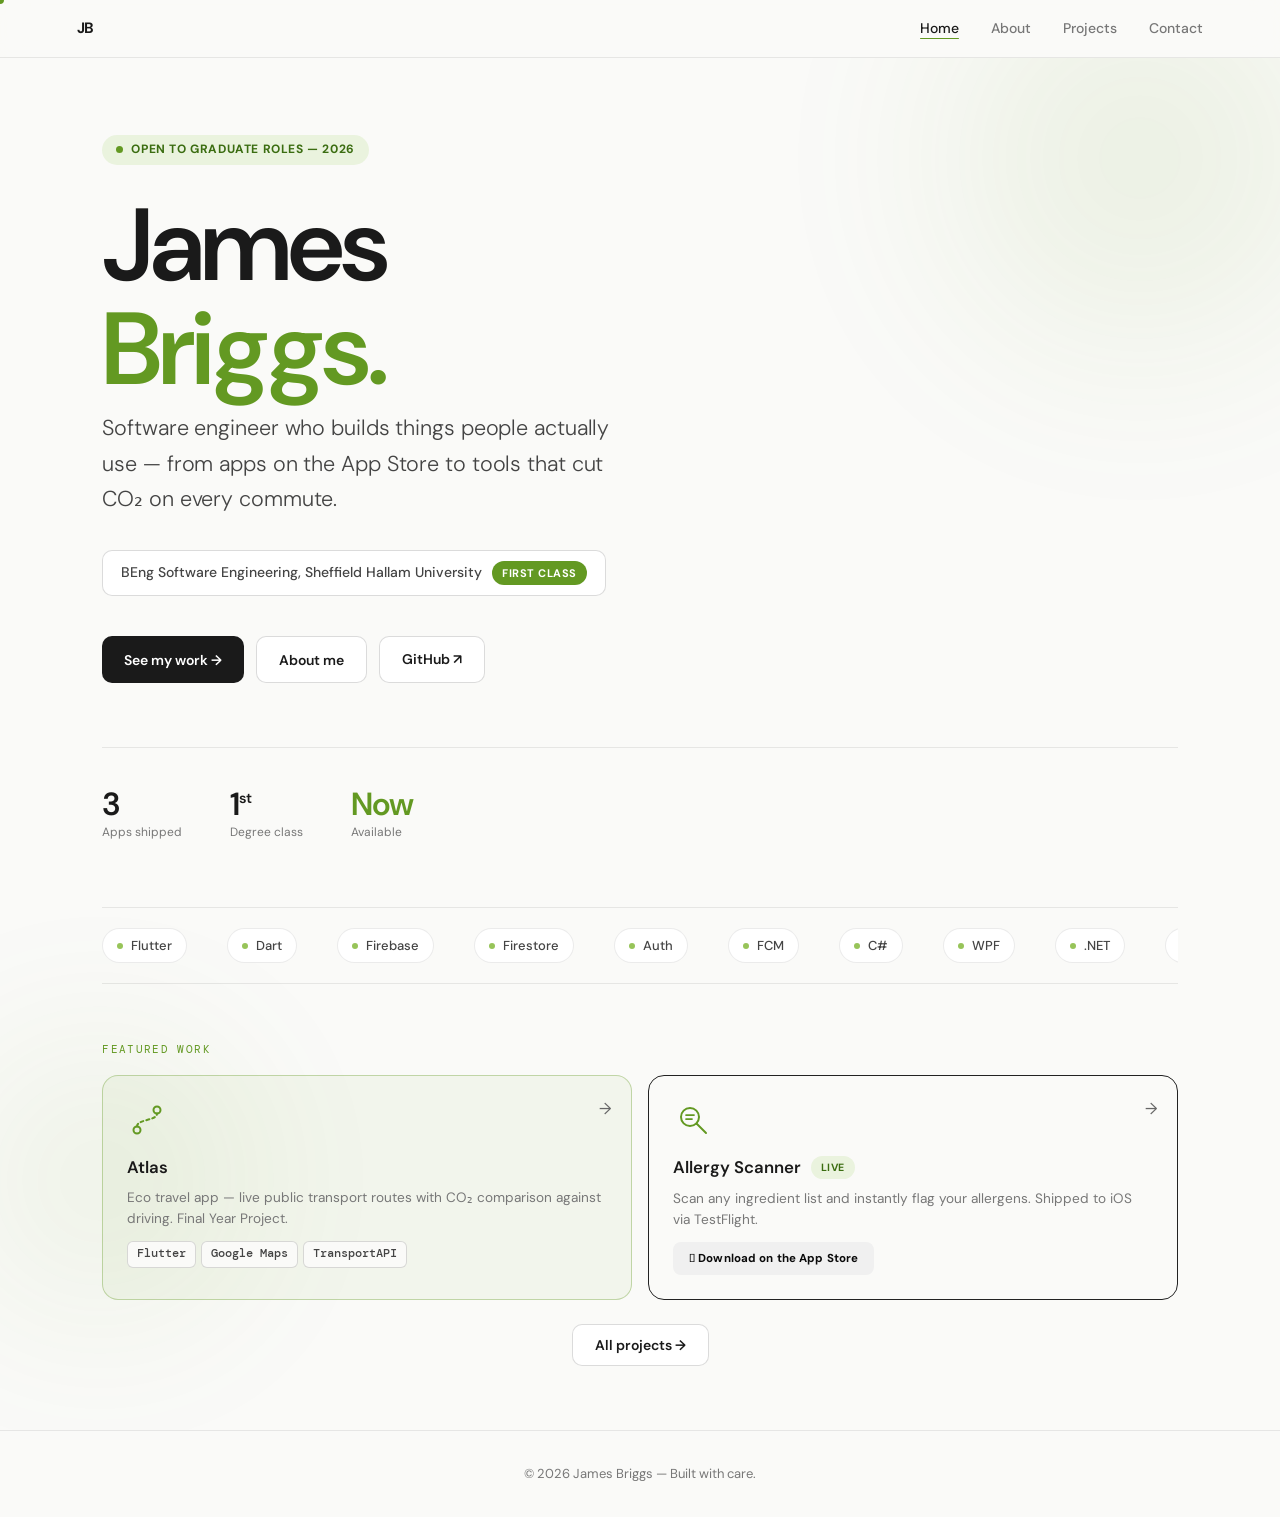
==== commit ca8e3e79: "new website" ====
--- a/index.html
+++ b/index.html
@@ -1,249 +1,442 @@
-<!doctype html>
+<!DOCTYPE html>
 <html lang="en">
 <head>
-  <meta charset="utf-8"/>
-  <meta name="viewport" content="width=device-width, initial-scale=1"/>
+  <meta charset="UTF-8" />
+  <meta name="viewport" content="width=device-width, initial-scale=1.0" />
+  <meta name="description" content="James Briggs — Software Engineer. First-class BEng graduate building mobile and web apps with Flutter, Firebase, C# and more. Available for graduate roles 2026." />
   <title>James Briggs — Software Engineer</title>
-  <link rel="preconnect" href="https://fonts.googleapis.com"/>
-  <link href="https://fonts.googleapis.com/css2?family=Inter:wght@400;600;800&display=swap" rel="stylesheet"/>
- <link rel="stylesheet" href="/assets/css/base.css">
-
+  <link rel="preconnect" href="https://fonts.googleapis.com" />
+  <link rel="preconnect" href="https://fonts.gstatic.com" crossorigin />
+  <link href="https://fonts.googleapis.com/css2?family=DM+Sans:ital,opsz,wght@0,9..40,300;0,9..40,400;0,9..40,500;0,9..40,600;1,9..40,300&family=DM+Mono:wght@400;500&display=swap" rel="stylesheet" />
+  <link rel="stylesheet" href="assets/css/base.css" />
 </head>
 <body>
-  <!-- Blobs -->
-  <div class="blobs" aria-hidden="true">
-    <div class="blob" id="blob1" style="top:-12vh;left:-10vw"></div>
-    <div class="blob b2" id="blob2" style="bottom:-18vh;right:-12vw"></div>
+  <div class="cursor-dot" id="cursorDot"></div>
+<div class="scroll-progress" id="scrollProgress"></div>
+
+  <!-- ── NAVIGATION ── -->
+  <nav id="nav">
+    <a class="nav-logo" href="#" onclick="show('home');return false;">JB</a>
+    <ul class="nav-links">
+      <li><a href="#" id="nl-home"     class="active" onclick="show('home');return false;">Home</a></li>
+      <li><a href="#" id="nl-about"              onclick="show('about');return false;">About</a></li>
+      <li><a href="#" id="nl-projects"           onclick="show('projects');return false;">Projects</a></li>
+      <li><a href="#" id="nl-contact"            onclick="show('contact');return false;">Contact</a></li>
+    </ul>
+  </nav>
+
+  <main>
+
+    <!-- ══════════════════════════════════════
+         HOME
+    ══════════════════════════════════════ -->
+    <section id="home" class="visible">
+
+      <!-- Ambient orbs -->
+      <div class="orb orb-1" aria-hidden="true"></div>
+      <div class="orb orb-2" aria-hidden="true"></div>
+    
+      <div class="eyebrow">
+        <span class="pulse"></span>
+        Open to graduate roles — 2026
+      </div>
+    
+      <h1 class="hero-name">James<br><span>Briggs.</span></h1>
+    
+      <p class="hero-sub">
+        Software engineer who builds things people actually use — from apps on the App Store
+        to tools that cut CO&#8322; on every commute.
+      </p>
+    
+      <div class="degree-chip">
+        BEng Software Engineering, Sheffield Hallam University
+        <span class="first-badge">First Class</span>
+      </div>
+    
+     
+    
+      <div class="hero-btns">
+        <button class="btn btn-dark magnetic" onclick="show('projects')">See my work &rarr;</button>
+        <button class="btn btn-outline magnetic" onclick="show('about')">About me</button>
+        <a class="btn btn-outline magnetic" href="https://github.com/Jamesmb8" target="_blank" rel="noopener">GitHub &nearr;</a>
+      </div>
+    
+      <div class="hero-stats">
+        <div class="h-stat">
+          <div class="num count-up" data-target="3">0</div>
+          <div class="lbl">Apps shipped</div>
+        </div>
+        <div class="h-stat">
+          <div class="num">1<sup>st</sup></div>
+          <div class="lbl">Degree class</div>
+        </div>
+        <div class="h-stat">
+          <div class="num accent">Now</div>
+          <div class="lbl">Available</div>
+        </div>
+      </div>
+    
+      <!-- Scrolling tech marquee -->
+      <div class="marquee-wrap">
+        <div class="marquee-track" id="mq"></div>
+      </div>
+    
+      <!-- Project teasers -->
+      <div class="home-teasers">
+        <p class="teaser-eye">Featured work</p>
+        <div class="teaser-grid">
+    
+          <div class="teaser-card teaser-featured" onclick="show('projects')" role="button" tabindex="0">
+            <span class="teaser-arrow" aria-hidden="true">&#8594;</span>
+            <div class="teaser-icon">
+              <svg width="36" height="36" viewBox="0 0 36 36" fill="none" xmlns="http://www.w3.org/2000/svg" aria-hidden="true">
+                <circle cx="8" cy="28" r="3.5" stroke="var(--g400)" stroke-width="2"/>
+                <circle cx="28" cy="8" r="3.5" stroke="var(--g400)" stroke-width="2"/>
+                <path d="M8 24.5C8 17 28 19 28 11.5" stroke="var(--g400)" stroke-width="2"
+                      stroke-linecap="round" stroke-dasharray="3 3"/>
+              </svg>
+            </div>
+            <div class="teaser-content">
+              <h3>Atlas</h3>
+              <p>Eco travel app — live public transport routes with CO&#8322; comparison against driving. Final Year Project.</p>
+              <div class="tags">
+                <span class="tag">Flutter</span>
+                <span class="tag">Google Maps</span>
+                <span class="tag">TransportAPI</span>
+              </div>
+            </div>
+          </div>
+    
+          <div class="teaser-card" onclick="show('projects')" role="button" tabindex="0">
+            <span class="teaser-arrow" aria-hidden="true">&#8594;</span>
+            <div class="teaser-icon">
+              <svg width="36" height="36" viewBox="0 0 36 36" fill="none" xmlns="http://www.w3.org/2000/svg" aria-hidden="true">
+                <circle cx="15" cy="15" r="9" stroke="var(--g400)" stroke-width="2"/>
+                <line x1="21.5" y1="21.5" x2="31" y2="31" stroke="var(--g400)" stroke-width="2" stroke-linecap="round"/>
+                <line x1="11" y1="13" x2="19" y2="13" stroke="var(--g400)" stroke-width="1.75" stroke-linecap="round"/>
+                <line x1="11" y1="17" x2="17" y2="17" stroke="var(--g400)" stroke-width="1.75" stroke-linecap="round"/>
+              </svg>
+            </div>
+            <div class="teaser-content">
+              <div style="display:flex;align-items:center;gap:.6rem;margin-bottom:.4rem;">
+                <h3 style="margin:0;">Allergy Scanner</h3>
+                <span class="status live">Live</span>
+              </div>
+              <p>Scan any ingredient list and instantly flag your allergens. Shipped to iOS via TestFlight.</p>
+              <a class="appstore-btn"
+                 href="https://apps.apple.com/us/app/ingredient-allergy-scanner/id6745152425"
+                 target="_blank" rel="noopener"
+                 onclick="event.stopPropagation()">&#xf8ff; Download on the App Store</a>
+            </div>
+          </div>
+    
+        </div>
+        <div style="text-align:center;margin-top:1.5rem;">
+          <button class="btn btn-outline magnetic" onclick="show('projects')">All projects &rarr;</button>
+        </div>
+      </div>
+    
+    </section>
+
+
+    <!-- ══════════════════════════════════════
+         ABOUT
+    ══════════════════════════════════════ -->
+    <section id="about">
+
+      <p class="section-eye reveal">About me</p>
+      <h2 class="section-title reveal d1">Builder. Problem solver.<br>First-class grad.</h2>
+
+      <div class="about-grid">
+
+        <!-- Bio + CV -->
+        <div class="bio reveal-left d2">
+          <p>Hi, I'm James — a software engineer from Sheffield who just graduated with a
+            <strong>First Class BEng in Software Engineering</strong> from Sheffield Hallam
+            University in 2026.</p>
+          <p>I love building things that solve real problems. From an
+            <strong>allergy scanner on the App Store</strong> to Atlas, an eco-friendly travel
+            app that makes public transport the obvious choice, my work focuses on apps people
+            actually reach for.</p>
+          <p>I've shipped production Flutter apps to iOS, built desktop tooling in C# and WPF
+            for a real client, and built an end-to-end travel optimisation system for my final
+            year project.</p>
+          <p>I'm actively looking for <strong>graduate software engineering roles</strong> where
+            I can keep building things that matter.</p>
+          <div class="bio-cta">
+            <a class="btn btn-dark" href="assets/softwareCV.pdf" target="_blank" rel="noopener">
+              Download CV &rarr;
+            </a>
+            <a class="btn btn-outline" href="https://www.linkedin.com/in/james-briggs" target="_blank" rel="noopener">
+              LinkedIn &nearr;
+            </a>
+          </div>
+        </div>
+
+        <!-- Skills + timeline -->
+        <div>
+          <div class="skill-grid reveal-right d2">
+            <div class="skill-block">
+              <h4>Mobile</h4>
+              <div class="tags">
+                <span class="tag">Flutter</span>
+                <span class="tag">Dart</span>
+                <span class="tag">iOS</span>
+                <span class="tag">TestFlight</span>
+              </div>
+            </div>
+            <div class="skill-block">
+              <h4>Backend</h4>
+              <div class="tags">
+                <span class="tag">Firebase</span>
+                <span class="tag">Firestore</span>
+                <span class="tag">Auth</span>
+                <span class="tag">FCM</span>
+              </div>
+            </div>
+            <div class="skill-block">
+              <h4>Desktop</h4>
+              <div class="tags">
+                <span class="tag">C#</span>
+                <span class="tag">WPF</span>
+                <span class="tag">.NET</span>
+              </div>
+            </div>
+            <div class="skill-block">
+              <h4>Integrations</h4>
+              <div class="tags">
+                <span class="tag">REST APIs</span>
+                <span class="tag">Google Maps</span>
+                <span class="tag">TransportAPI</span>
+                <span class="tag">OCR</span>
+              </div>
+            </div>
+          </div>
+
+          <div class="timeline reveal-right d3">
+            <div class="tl-item">
+              <div class="tl-meta">2022 – 2026</div>
+              <h4>BEng Software Engineering — First Class</h4>
+              <p>Sheffield Hallam University. Final-year project: Atlas, a sustainable travel
+                app using live TransportAPI + Google Maps data.</p>
+            </div>
+            <div class="tl-item">
+              <div class="tl-meta">2024 – 2025</div>
+              <h4>Kerridge Commercial Systems</h4>
+              <p>Built a vehicle load optimisation desktop tool in C#/WPF, working directly
+                with engineers through the full SDLC.</p>
+            </div>
+            <div class="tl-item">
+              <div class="tl-meta">2024 – Present</div>
+              <h4>Allergy Scanner — App Store</h4>
+              <p>Designed, built and shipped a Flutter + Firebase app through TestFlight to
+                the iOS App Store.</p>
+            </div>
+          </div>
+        </div>
+
+      </div>
+    </section>
+
+
+    <!-- ══════════════════════════════════════
+         PROJECTS
+    ══════════════════════════════════════ -->
+    <section id="projects">
+
+      <p class="section-eye reveal">Projects</p>
+      <h2 class="section-title reveal d1">What I've built</h2>
+
+      <!-- Atlas — featured -->
+      <div class="fp reveal d2">
+        <span class="fp-badge">Featured — Final Year Project</span>
+
+        <div class="fp-body">
+          <div class="fp-icon">&#127807;</div>
+          <h3>Atlas</h3>
+          <p>Type in where you want to go and Atlas finds the best way to get there on public
+            transport — with live arrival times, multiple route options, and a CO&#8322;
+            comparison against driving. Built to make the sustainable choice the obvious one.</p>
+
+          <div class="fp-nums">
+            <div class="fp-num">
+              <div class="n">67%</div>
+              <div class="l">less CO&#8322; vs driving</div>
+            </div>
+            <div class="fp-num">
+              <div class="n">Live</div>
+              <div class="l">real-time data</div>
+            </div>
+            <div class="fp-num">
+              <div class="n">2.19kg</div>
+              <div class="l">CO&#8322; per journey</div>
+            </div>
+          </div>
+
+          <div class="tags" style="margin-bottom:1.5rem;">
+            <span class="tag">Flutter</span>
+            <span class="tag">Dart</span>
+            <span class="tag">TransportAPI</span>
+            <span class="tag">Google Maps</span>
+            <span class="tag">REST APIs</span>
+          </div>
+
+          <a class="btn btn-dark" style="width:fit-content;"
+             href="https://github.com/Jamesmb8" target="_blank" rel="noopener">
+            GitHub &nearr;
+          </a>
+        </div>
+
+        <!-- Phone mockup -->
+        <div class="fp-visual">
+          <div class="phone">
+            <div class="ph-bar">
+              <span>09:27</span>
+              <span>&#9679;&#9679;&#9675;&nbsp;WiFi</span>
+            </div>
+            <div class="ph-hd">Sheffield Station</div>
+            <div class="ph-body">
+              <div class="ph-card">
+                <div class="ph-card-title">&#x1F68C; Public Transport</div>
+                <div class="ph-grid">
+                  <div class="ph-metric">
+                    <div class="pml">Fastest</div>
+                    <div class="pmv">1h 9m</div>
+                  </div>
+                  <div class="ph-metric">
+                    <div class="pml">Distance</div>
+                    <div class="pmv">44.0 km</div>
+                  </div>
+                  <div class="ph-metric">
+                    <div class="pml">Lowest CO&#8322;</div>
+                    <div class="pmv">2.19 kg</div>
+                  </div>
+                  <div class="ph-metric">
+                    <div class="pml">Next</div>
+                    <div class="pmv live">Live &#9679;</div>
+                  </div>
+                </div>
+              </div>
+              <div class="ph-card">
+                <div class="ph-card-title">&#127807; Environmental impact</div>
+                <div class="ph-env-text">Saves 4.43 kg CO&#8322; vs driving (67% less)</div>
+                <div class="env-bar"><div class="env-fill"></div></div>
+                <div class="ph-env-sub">33% of driving emissions</div>
+              </div>
+              <div class="ph-section-label">NEXT JOURNEY</div>
+              <div class="ph-pills">
+                <span class="ph-pill">&#x1F6B6; 7 min</span>
+                <span class="ph-pill">&#x1F68C; Bus 21</span>
+                <span class="ph-pill">&#x1F6B6; 3 min</span>
+                <span class="ph-pill">1 change</span>
+              </div>
+            </div>
+          </div>
+        </div>
+      </div>
+
+      <!-- Other projects grid -->
+      <!-- Allergy Scanner — full width -->
+<div class="fp reveal d3">
+  <div class="fp-body">
+    <div class="fp-icon">&#129299;</div>
+    <h3>Allergy Scanner</h3>
+    <span class="status live" style="display:inline-block;margin-bottom:1.25rem;">Live on App Store</span>
+    <p>Point your camera at any ingredient list and the app instantly flags allergens.
+       OCR scanning, personal allergy history, voice search, and push notification reminders
+       — built and shipped to iOS via TestFlight.</p>
+    <div class="tags" style="margin-bottom:1.5rem;">
+      <span class="tag">Flutter</span>
+      <span class="tag">Firebase</span>
+      <span class="tag">OCR</span>
+      <span class="tag">iOS</span>
+      <span class="tag">TestFlight</span>
+    </div>
+    <a class="btn btn-dark" style="width:fit-content;"
+       href="https://apps.apple.com/us/app/ingredient-allergy-scanner/id6745152425"
+       target="_blank" rel="noopener">App Store &nearr;</a>
   </div>
 
-  <!-- Header/Nav -->
-  <header>
-    <div class="wrap">
-      <nav>
-        <a href="home.html" class="brand">James Briggs</a>
-        <div class="nav-links" id="navLinks">
-          <span class="nav-marker" id="navMarker" aria-hidden="true"></span>
-          <a href="home.html" data-nav aria-current="page">Home</a>
-          <a href="skills.html" data-nav>Skills</a>
-          <a href="contact.html" data-nav>Contact</a>
-          <a class="btn" href="/assets/softwareCV.pdf" download>Resume</a>
-        </div>
-      </nav>
-    </div>
-  </header>
-
-  <!-- Hero -->
-  <section class="wrap" id="home">
-    <h1>Software Engineer</h1>
-    <p class="lead">Final-year Software Engineering student building mobile and web apps with Flutter, Firebase, and C#. Available for Graduate roles from Summer 2026.</p>
-    <p class="row" style="margin-top:18px">
-      <a class="btn primary" href="#projects">View Projects</a>
-      <a class="btn" href="https://github.com/Jamesmb8" target="_blank" rel="noreferrer">GitHub</a>
-    </p>
-  </section>
-
-  <!-- Projects Section Intro -->
-<section class="wrap" style="padding-bottom:0">
-  <h2>Projects</h2>
- 
-</section>
-
-
-  <!-- Projects: vertical scroll drives horizontal motion (no extra cards below) -->
-  <section id="projects" class="pinned" aria-label="Featured Projects">
-    <div class="pin-wrap">
-      <div class="track" id="projectsTrack">
-        <!-- Panel 1: Allergy -->
-        <article class="panel" aria-labelledby="p1-title" tabindex="0">
-          <div class="visual">
-            <div class="phone-frame">
-              <!-- use YOUR neat screenshot file here -->
-              <img src="/assets/allergyapp.PNG" alt="Allergy Scanner app home screen"/>
-            </div>
-          </div>
-          <div class="content">
-            <h2 id="p1-title" style="margin:0 0 8px">Allergy Scanner App</h2>
-            <p class="muted">Flutter + Firebase app that scans ingredients & barcodes to flag allergens. OCR, camera, notifications, TestFlight.</p>
-            <div class="chips"><span class="chip">Flutter</span><span class="chip">Dart</span><span class="chip">Firebase</span><span class="chip">OCR</span></div>
-            <div class="row">
-              <button class="btn cta" data-open="modal-allergy">
-                View details
-                <svg width="16" height="16" viewBox="0 0 24 24" fill="none" style="margin-left:8px">
-                  <path d="M5 12h14M13 5l7 7-7 7" stroke="currentColor" stroke-width="2" stroke-linecap="round" stroke-linejoin="round"/>
-                </svg>
-              </button>
-            </div>
-            
-          </div>
-        </article>
-
-        <!-- Panel 2: Kerridge -->
-        <article class="panel" aria-labelledby="p2-title" tabindex="0">
-          <div class="visual">
-            <div class="laptop-frame">
-              <img src="/assets/kerridgelorry.png" alt="Kerridge Optimisation App interface"/>
-            </div>
-          </div>
-          
-          <div class="content">
-            <h2 id="p2-title" style="margin:0 0 8px">Kerridge Optimisation App</h2>
-            <p class="muted">Visualise and optimise vehicle packing with performance zones for faster decisions.</p>
-            <div class="chips"><span class="chip">Data viz</span><span class="chip">Client collab</span><span class="chip">SDLC</span></div>
-            <div class="row">
-              <button class="btn cta" data-open="modal-kerridge">
-                View details
-                <svg width="16" height="16" viewBox="0 0 24 24" fill="none" style="margin-left:8px">
-                  <path d="M5 12h14M13 5l7 7-7 7" stroke="currentColor" stroke-width="2" stroke-linecap="round" stroke-linejoin="round"/>
-                </svg>
-              </button>
-            </div>
-            
-          </div>
-        </article>
-
-        <!-- Panel 3: Travel (Upcoming) -->
-        <article class="panel" aria-labelledby="p3-title" tabindex="0">
-          <div class="visual" style="position:relative">
-            <span class="badge" style="position:absolute;top:14px;left:14px">Upcoming</span>
-            <div class="phone-frame" style="background:#f2f6ff;">
-              <svg width="44%" viewBox="0 0 24 24" fill="none" aria-hidden="true">
-                <path d="M3 6h18M3 12h18M3 18h18" stroke="#2563EB" stroke-width="2" stroke-linecap="round"/>
-              </svg>
-            </div>
-          </div>
-          <div class="content">
-            <h2 id="p3-title" style="margin:0 0 8px">Travel Optimisation (FYP)</h2>
-            <p class="muted">Compares transport modes to find the fastest/cheapest with CO₂ impact using Google Maps & TransportAPI.</p>
-            <div class="chips"><span class="chip">Flutter</span><span class="chip">Google Maps</span><span class="chip">TransportAPI</span></div>
-            <div class="row">
-              <button class="btn cta" data-open="modal-travel">
-                View details
-                <svg width="16" height="16" viewBox="0 0 24 24" fill="none" style="margin-left:8px">
-                  <path d="M5 12h14M13 5l7 7-7 7" stroke="currentColor" stroke-width="2" stroke-linecap="round" stroke-linejoin="round"/>
-                </svg>
-              </button>
-            </div>
-            
-          </div>
-        </article>
-      </div>
-    </div>
-  </section>
-
-  <footer>
-    <div class="wrap" style="display:flex;justify-content:space-between;gap:16px;flex-wrap:wrap">
-      <span>© <span id="year"></span> James Briggs</span>
-      <span class="muted">Built with vanilla HTML/CSS/JS + a pinned horizontal scroll.</span>
-    </div>
-  </footer>
-
-  <!-- Modals (same as before; left as-is) -->
-  <div class="modal" id="modal-allergy" role="dialog" aria-modal="true" aria-labelledby="allergy-title" aria-hidden="true">
-    <div class="dialog">
-      <header class="wrap" style="display:flex;justify-content:space-between;align-items:center">
-        <h3 id="allergy-title" style="margin:8px 0">Allergy Scanner App</h3>
-        <button class="close" data-close>Close</button>
-      </header>
-      <div class="wrap" style="padding-bottom:18px">
-        <div class="chips"><span class="chip">Flutter</span><span class="chip">Dart</span><span class="chip">Firebase (Auth, Firestore, Storage, FCM)</span><span class="chip">OCR</span><span class="chip">Camera Access</span><span class="chip">Contact Access</span></div>
-       
-        <h4>Overview</h4>
-  <p>
-    The Allergy Scanner App helps users quickly identify allergens in food products 
-    by scanning ingredient lists. It’s built in <strong>Flutter</strong> 
-    with <strong>Firebase</strong> for real-time data, authentication, and notifications.
-    Designed to look and feel like a <strong>modern iOS app</strong>, the interface uses 
-    clean typography, soft shadows, and gesture-based navigation for an Apple-like experience.
-  </p>
-
-  <ul>
-    <li>OCR for ingredient list scanning</li>
-    <li>Personal scan history with quick sharing</li>
-    <li>Voice search and notification reminders for allergens</li>
-    <li>Secure Firebase Authentication and Firestore integration</li>
-  </ul>
-
-  <p>
-    The app has been tested through <strong>TestFlight</strong> and is now 
-    <strong>available on the App Store</strong> for iPhone users.
-  </p>
-        <p><a class="btn" href="https://github.com/Jamesmb8" target="_blank" rel="noreferrer">Repository</a></p>
-      </div>
+  <div class="fp-visual">
+    <div class="phone" style="overflow:hidden;">
+      <img src="assets/allergyapp.PNG" alt="Allergy Scanner app screenshot"
+           style="width:100%;height:100%;object-fit:cover;border-radius:32px;display:block;" />
     </div>
   </div>
-
-  <div class="modal" id="modal-kerridge" role="dialog" aria-modal="true" aria-labelledby="kerridge-title" aria-hidden="true">
-    <div class="dialog">
-      <header class="wrap" style="display:flex;justify-content:space-between;align-items:center">
-        <h3 id="kerridge-title" style="margin:8px 0">Kerridge Optimisation App</h3>
-        <button class="close" data-close>Close</button>
-      </header>
-      <div class="wrap" style="padding-bottom:18px">
-        <div class="chips"><span class="chip">Data visualisation</span><span class="chip">Client collaboration</span><span class="chip">Performance zones</span><span class="chip">Algorithm Design</span></div>
-        <h4>Overview</h4>
-<p>
-  Developed a <strong>desktop optimisation tool</strong> for <strong>Kerridge Commercial Systems (KCS)</strong> 
-  that visualises and categorises vehicle loading efficiency. The app allows users to 
-  view package layouts across multiple layers, identify underutilised space, and optimise 
-  vehicle loading performance.
-</p>
-
-<ul>
-  <li>Built in <strong>C# (WPF)</strong> with an interactive, layered 2D lorry visualisation</li>
-  <li>Implemented <strong>rule-based stacking logic</strong> considering weight and height constraints</li>
-  <li>Enabled <strong>dynamic layer selection</strong> and detailed package breakdowns</li>
-  <li>Collaborated directly with <strong>KCS engineers</strong> to refine requirements and usability</li>
-</ul>
-
-<p>
-  The solution provided clear, visual insights into loading efficiency — improving 
-  decision-making for logistics planning and warehouse operations.
-</p>
-      </div>
+</div>
+
+<!-- Kerridge Load Optimiser — full width -->
+<div class="fp reveal d4">
+  <div class="fp-body">
+    <div class="fp-icon">&#128666;</div>
+    <h3>Kerridge Load Optimiser</h3>
+    <span class="status shipped" style="display:inline-block;margin-bottom:1.25rem;">Shipped</span>
+    <p>Desktop tool for Kerridge Commercial Systems visualising vehicle loading
+       efficiency — layered 2D views, performance zones, and rule-based stacking
+       logic accounting for weight and height constraints.</p>
+    <div class="tags" style="margin-bottom:1.5rem;">
+      <span class="tag">C#</span>
+      <span class="tag">WPF</span>
+      <span class="tag">.NET</span>
+      <span class="tag">Data viz</span>
+      <span class="tag">Client work</span>
     </div>
   </div>
 
-  <div class="modal" id="modal-travel" role="dialog" aria-modal="true" aria-labelledby="travel-title" aria-hidden="true">
-    <div class="dialog">
-      <header class="wrap" style="display:flex;justify-content:space-between;align-items:center">
-        <h3 id="travel-title" style="margin:8px 0">Travel Optimisation (Upcoming)</h3>
-        <button class="close" data-close>Close</button>
-      </header>
-      <div class="wrap" style="padding-bottom:18px">
-        <div class="chips">
-          <span class="chip">Flutter</span>
-          <span class="chip">Dart</span>
-          <span class="chip">Google Maps API</span>
-          <span class="chip">TransportAPI</span>
-          <span class="chip">REST APIs</span>
-          <span class="chip">Data Visualisation</span>
-          <span class="chip">Sustainability</span>
-        </div>
-        <h4>Overview</h4>
-        <p>
-          The <strong>Travel Optimisation App</strong> will help users find the <strong>fastest, cheapest, and most sustainable</strong> way 
-          to travel to any destination. It integrates live transport data from <strong>Google Maps</strong> and 
-          <strong>TransportAPI</strong> to compare multiple travel modes — including driving, public transport, and walking — 
-          while estimating <strong>CO₂ emissions</strong> for environmental awareness.
-        </p>
-      
-        <ul>
-          <li>Built with <strong>Flutter</strong> using real-time <strong>REST APIs</strong> for live transport data</li>
-          <li>Displays side-by-side route comparisons with time, cost, and CO₂ metrics</li>
-          <li>Uses <strong>Google Maps Directions API</strong> for route mapping and distance calculations</li>
-          <li>Integrates <strong>TransportAPI</strong> for UK-based public transport times and fares</li>
-          <li>Features a clean, modern UI inspired by Apple’s travel and maps apps</li>
-        </ul>
-      
-        <p>
-          Designed as part of my <strong>final-year project</strong> at Sheffield Hallam University, 
-          this app focuses on improving travel efficiency and sustainability awareness for everyday commuters.
-        </p>
-      </div>
-    </div>
+  <div class="fp-visual fp-img-panel">
+    <img src="assets/kerridgelorry.png" alt="Kerridge load optimisation tool"
+         class="fp-panel-img" />
   </div>
-
-  <!-- ONE shared JS file -->
-  <script src="/assets/js/app.js"></script>
+</div>
+    </section>
+
+
+    <!-- ══════════════════════════════════════
+         CONTACT
+    ══════════════════════════════════════ -->
+    <section id="contact">
+
+      <span class="contact-avail reveal">
+        <span class="pulse"></span>
+        Open to graduate roles
+      </span>
+
+      <h2 class="contact-title reveal d1">
+        Let's build something <span>great</span> together.
+      </h2>
+
+      <p class="contact-sub reveal d2">
+        I'm looking for graduate software engineering roles — mobile, full-stack, or anything
+        challenging. Get in touch and let's chat.
+      </p>
+
+      <div class="contact-cards reveal d3">
+        <a class="clink" href="mailto:james@briggssoftware.co.uk">
+          <span class="clink-icon">&#9993;&#65039;</span>
+          james@briggssoftware.co.uk
+        </a>
+        <a class="clink" href="https://github.com/Jamesmb8" target="_blank" rel="noopener">
+          <span class="clink-icon">&#x2328;&#65039;</span>
+          GitHub
+        </a>
+        <a class="clink" href="https://www.linkedin.com/in/james-briggs" target="_blank" rel="noopener">
+          <span class="clink-icon">&#128101;</span>
+          LinkedIn
+        </a>
+        <a class="clink" href="assets/softwareCV.pdf" target="_blank" rel="noopener">
+          <span class="clink-icon">&#128196;</span>
+          Download CV
+        </a>
+      </div>
+
+    </section>
+
+  </main>
+
+  <footer>
+    &copy; 2026 James Briggs &mdash; Built with care.
+  </footer>
+
+  <script src="assets/js/app.js"></script>
 </body>
 </html>
--- a/assets/css/base.css
+++ b/assets/css/base.css
@@ -1,256 +1,1185 @@
-:root{
-    --bg:#FCFCFE; --fg:#0D1321; --muted:#5A6473;
-    --blue:#2563EB; --blue-2:#60A5FA; --blue-3:#A5B4FC;
-    --radius:20px;
+/* ═══════════════════════════════════════════════════
+   James Briggs — Portfolio
+   base.css
+   ═══════════════════════════════════════════════════ */
+
+/* ── Reset & Variables ── */
+*, *::before, *::after {
+  box-sizing: border-box;
+  margin: 0;
+  padding: 0;
+}
+
+:root {
+  --g50:  #EAF3DE;
+  --g100: #C0DD97;
+  --g200: #97C459;
+  --g400: #639922;
+  --g600: #3B6D11;
+  --g800: #27500A;
+
+  --ink:     #1a1a1a;
+  --ink2:    #444444;
+  --ink3:    #777777;
+  --surface: #fafaf8;
+  --card:    #ffffff;
+  --bdr:     rgba(0, 0, 0, 0.08);
+  --bdr2:    rgba(0, 0, 0, 0.14);
+
+  --sans: 'DM Sans', sans-serif;
+  --mono: 'DM Mono', monospace;
+
+  --radius-sm: 10px;
+  --radius:    14px;
+  --radius-lg: 18px;
+}
+
+html {
+  scroll-behavior: smooth;
+}
+
+body {
+  font-family: var(--sans);
+  background: var(--surface);
+  color: var(--ink);
+  font-size: 16px;
+  line-height: 1.65;
+  overflow-x: hidden;
+  -webkit-font-smoothing: antialiased;
+}
+
+
+/* ── Navigation ── */
+nav {
+  position: sticky;
+  top: 0;
+  z-index: 200;
+  background: rgba(250, 250, 248, 0.88);
+  backdrop-filter: blur(16px);
+  -webkit-backdrop-filter: blur(16px);
+  border-bottom: 1px solid var(--bdr);
+  display: flex;
+  align-items: center;
+  justify-content: space-between;
+  padding: 0 clamp(1.5rem, 6vw, 5rem);
+  height: 58px;
+  transition: box-shadow 0.3s;
+}
+
+nav.scrolled {
+  box-shadow: 0 1px 20px rgba(0, 0, 0, 0.06);
+}
+
+.nav-logo {
+  font-size: 15px;
+  font-weight: 700;
+  color: var(--ink);
+  text-decoration: none;
+  letter-spacing: -0.3px;
+}
+
+.nav-links {
+  display: flex;
+  gap: 2rem;
+  list-style: none;
+}
+
+.nav-links a {
+  font-size: 14px;
+  font-weight: 500;
+  color: var(--ink3);
+  text-decoration: none;
+  transition: color 0.15s;
+  position: relative;
+  padding-bottom: 2px;
+}
+
+.nav-links a::after {
+  content: '';
+  position: absolute;
+  bottom: 0;
+  left: 0;
+  width: 0;
+  height: 1.5px;
+  background: var(--g400);
+  border-radius: 2px;
+  transition: width 0.25s cubic-bezier(0.4, 0, 0.2, 1);
+}
+
+.nav-links a:hover { color: var(--ink); }
+.nav-links a:hover::after,
+.nav-links a.active::after { width: 100%; }
+.nav-links a.active { color: var(--ink); }
+
+
+/* ── Section base ── */
+section {
+  display: none;
+  min-height: calc(100vh - 58px);
+  padding: 0 clamp(1.5rem, 8vw, 7rem);
+}
+
+section.visible {
+  display: block;
+}
+
+
+/* ══════════════════════════════════════
+   REVEAL ANIMATION SYSTEM
+   Elements fade + slide in when scrolled into view
+   via IntersectionObserver in app.js
+══════════════════════════════════════ */
+.reveal {
+  opacity: 0;
+  transform: translateY(32px);
+  transition: opacity 0.65s cubic-bezier(0.4, 0, 0.2, 1),
+              transform 0.65s cubic-bezier(0.4, 0, 0.2, 1);
+}
+
+.reveal-left {
+  opacity: 0;
+  transform: translateX(-40px);
+  transition: opacity 0.65s cubic-bezier(0.4, 0, 0.2, 1),
+              transform 0.65s cubic-bezier(0.4, 0, 0.2, 1);
+}
+
+.reveal-right {
+  opacity: 0;
+  transform: translateX(40px);
+  transition: opacity 0.65s cubic-bezier(0.4, 0, 0.2, 1),
+              transform 0.65s cubic-bezier(0.4, 0, 0.2, 1);
+}
+
+.reveal.in,
+.reveal-left.in,
+.reveal-right.in {
+  opacity: 1;
+  transform: translate(0, 0);
+}
+
+/* Stagger delays */
+.d1 { transition-delay: 0.05s; }
+.d2 { transition-delay: 0.15s; }
+.d3 { transition-delay: 0.25s; }
+.d4 { transition-delay: 0.35s; }
+.d5 { transition-delay: 0.45s; }
+
+
+/* ══════════════════════════════════════
+   HOME
+══════════════════════════════════════ */
+#home {
+  display: none;
+  flex-direction: column;
+  justify-content: center;
+  padding-top:    clamp(3rem, 6vw, 5rem);
+  padding-bottom: 4rem;
+}
+
+#home.visible {
+  display: flex;
+}
+
+/* Eyebrow pill */
+.eyebrow {
+  display: inline-flex;
+  align-items: center;
+  gap: 8px;
+  background: var(--g50);
+  color: var(--g600);
+  font-size: 12px;
+  font-weight: 700;
+  letter-spacing: 0.6px;
+  text-transform: uppercase;
+  padding: 5px 14px;
+  border-radius: 999px;
+  margin-bottom: 1.75rem;
+  width: fit-content;
+  animation: fadeSlideUp 0.7s cubic-bezier(0.4, 0, 0.2, 1) both;
+}
+
+/* Pulsing green dot */
+.pulse {
+  width: 7px;
+  height: 7px;
+  background: var(--g400);
+  border-radius: 50%;
+  animation: pulse 2.2s infinite;
+  flex-shrink: 0;
+}
+
+@keyframes pulse {
+  0%, 100% { opacity: 1;  transform: scale(1);   }
+  50%       { opacity: 0.4; transform: scale(0.7); }
+}
+
+@keyframes fadeSlideUp {
+  from { opacity: 0; transform: translateY(16px); }
+  to   { opacity: 1; transform: translateY(0);    }
+}
+
+/* Hero heading */
+.hero-name {
+  font-size: clamp(3.2rem, 8vw, 7rem);
+  font-weight: 600;
+  line-height: 1.02;
+  letter-spacing: -3px;
+  color: var(--ink);
+  margin-bottom: 0.6rem;
+  animation: fadeSlideUp 0.7s 0.1s cubic-bezier(0.4, 0, 0.2, 1) both;
+}
+
+.hero-name span { color: var(--g400); }
+
+.hero-sub {
+  font-size: clamp(1.05rem, 2vw, 1.35rem);
+  color: var(--ink2);
+  font-weight: 300;
+  max-width: 520px;
+  margin-bottom: 2rem;
+  letter-spacing: -0.1px;
+  animation: fadeSlideUp 0.7s 0.2s cubic-bezier(0.4, 0, 0.2, 1) both;
+}
+
+/* Degree chip */
+.degree-chip {
+  display: inline-flex;
+  align-items: center;
+  gap: 10px;
+  background: var(--card);
+  border: 1px solid var(--bdr2);
+  border-radius: var(--radius-sm);
+  padding: 10px 18px;
+  font-size: 14px;
+  font-weight: 500;
+  color: var(--ink2);
+  margin-bottom: 2.5rem;
+  width: fit-content;
+  animation: fadeSlideUp 0.7s 0.3s cubic-bezier(0.4, 0, 0.2, 1) both;
+}
+
+.first-badge {
+  background: var(--g400);
+  color: #fff;
+  font-size: 11px;
+  font-weight: 700;
+  letter-spacing: 0.5px;
+  text-transform: uppercase;
+  padding: 3px 10px;
+  border-radius: 999px;
+}
+
+/* CTA buttons */
+.hero-btns {
+  display: flex;
+  gap: 12px;
+  flex-wrap: wrap;
+  animation: fadeSlideUp 0.7s 0.4s cubic-bezier(0.4, 0, 0.2, 1) both;
+}
+
+/* Stats row */
+.hero-stats {
+  display: flex;
+  gap: 3rem;
+  margin-top: 4rem;
+  padding-top: 2.5rem;
+  border-top: 1px solid var(--bdr);
+  animation: fadeSlideUp 0.7s 0.55s cubic-bezier(0.4, 0, 0.2, 1) both;
+}
+
+.h-stat .num {
+  font-size: 2rem;
+  font-weight: 600;
+  letter-spacing: -1px;
+  color: var(--ink);
+  line-height: 1;
+}
+
+.h-stat .num.accent { color: var(--g400); }
+.h-stat .num sup    { font-size: 0.9rem; }
+
+.h-stat .lbl {
+  font-size: 12px;
+  color: var(--ink3);
+  margin-top: 3px;
+}
+
+/* Scrolling marquee */
+.marquee-wrap {
+  overflow: hidden;
+  margin-top: 4rem;
+  padding: 1.25rem 0;
+  border-top:    1px solid var(--bdr);
+  border-bottom: 1px solid var(--bdr);
+}
+
+.marquee-track {
+  display: flex;
+  gap: 2.5rem;
+  width: max-content;
+  animation: marquee 20s linear infinite;
+}
+
+.marquee-track:hover {
+  animation-play-state: paused;
+}
+
+@keyframes marquee {
+  from { transform: translateX(0); }
+  to   { transform: translateX(-50%); }
+}
+
+.m-chip {
+  display: inline-flex;
+  align-items: center;
+  gap: 8px;
+  white-space: nowrap;
+  font-size: 13px;
+  font-weight: 500;
+  color: var(--ink2);
+  background: var(--card);
+  border: 1px solid var(--bdr);
+  padding: 6px 14px;
+  border-radius: 999px;
+  transition: border-color 0.2s, color 0.2s;
+}
+
+.m-chip:hover {
+  border-color: var(--g100);
+  color: var(--g600);
+}
+
+.m-dot {
+  width: 6px;
+  height: 6px;
+  border-radius: 50%;
+  background: var(--g200);
+  flex-shrink: 0;
+}
+
+
+/* ══════════════════════════════════════
+   SHARED SECTION ELEMENTS
+══════════════════════════════════════ */
+.section-eye {
+  font-size: 12px;
+  font-weight: 700;
+  letter-spacing: 1.5px;
+  text-transform: uppercase;
+  color: var(--g400);
+  margin-bottom: 0.75rem;
+}
+
+.section-title {
+  font-size: clamp(2rem, 4vw, 3rem);
+  font-weight: 600;
+  letter-spacing: -1.5px;
+  line-height: 1.05;
+  color: var(--ink);
+  margin-bottom: 2.5rem;
+}
+
+
+/* ══════════════════════════════════════
+   ABOUT
+══════════════════════════════════════ */
+#about {
+  padding-top:    clamp(3rem, 6vw, 5rem);
+  padding-bottom: 4rem;
+}
+
+.about-grid {
+  display: grid;
+  grid-template-columns: 1.1fr 1fr;
+  gap: 4rem;
+  align-items: start;
+}
+
+/* Bio column */
+.bio p {
+  font-size: 15.5px;
+  color: var(--ink2);
+  line-height: 1.8;
+  margin-bottom: 1rem;
+}
+
+.bio strong {
+  color: var(--ink);
+  font-weight: 600;
+}
+
+.bio-cta {
+  display: flex;
+  gap: 12px;
+  flex-wrap: wrap;
+  margin-top: 1.5rem;
+}
+
+/* Skills grid */
+.skill-grid {
+  display: grid;
+  grid-template-columns: 1fr 1fr;
+  gap: 10px;
+  margin-bottom: 1.5rem;
+}
+
+.skill-block {
+  background: var(--card);
+  border: 1px solid var(--bdr);
+  border-radius: var(--radius-sm);
+  padding: 1rem 1.1rem;
+  transition: border-color 0.2s, transform 0.2s;
+  cursor: default;
+}
+
+.skill-block:hover {
+  border-color: var(--g100);
+  transform: translateY(-2px);
+}
+
+.skill-block h4 {
+  font-size: 11px;
+  font-weight: 700;
+  letter-spacing: 1px;
+  text-transform: uppercase;
+  color: var(--g400);
+  margin-bottom: 8px;
+}
+
+/* Timeline */
+.timeline {
+  border-left: 2px solid var(--g100);
+  padding-left: 1.5rem;
+  display: flex;
+  flex-direction: column;
+  gap: 1.75rem;
+}
+
+.tl-item {
+  position: relative;
+}
+
+.tl-item::before {
+  content: '';
+  position: absolute;
+  left: -1.95rem;
+  top: 5px;
+  width: 10px;
+  height: 10px;
+  background: var(--g400);
+  border-radius: 50%;
+  border: 2px solid var(--surface);
+  transition: transform 0.2s;
+}
+
+.tl-item:hover::before {
+  transform: scale(1.4);
+}
+
+.tl-meta {
+  font-size: 12px;
+  font-weight: 700;
+  color: var(--g400);
+  letter-spacing: 0.3px;
+  margin-bottom: 3px;
+}
+
+.tl-item h4 {
+  font-size: 15px;
+  font-weight: 600;
+  color: var(--ink);
+  margin-bottom: 4px;
+}
+
+.tl-item p {
+  font-size: 13.5px;
+  color: var(--ink2);
+  line-height: 1.6;
+}
+
+
+/* ══════════════════════════════════════
+   PROJECTS
+══════════════════════════════════════ */
+#projects {
+  padding-top:    clamp(3rem, 6vw, 5rem);
+  padding-bottom: 4rem;
+}
+
+/* Featured project card */
+.fp {
+  display: grid;
+  grid-template-columns: 1fr 1fr;
+  background: var(--card);
+  border: 1px solid var(--bdr);
+  border-radius: var(--radius-lg);
+  overflow: hidden;
+  margin-bottom: 1.5rem;
+  position: relative;
+  transition: border-color 0.2s;
+}
+
+.fp:hover {
+  border-color: var(--g100);
+}
+
+.fp-badge {
+  position: absolute;
+  top: 1.25rem;
+  left: 1.5rem;
+  background: var(--g400);
+  color: #fff;
+  font-size: 10px;
+  font-weight: 700;
+  letter-spacing: 0.6px;
+  text-transform: uppercase;
+  padding: 4px 12px;
+  border-radius: 999px;
+  z-index: 2;
+}
+
+.fp-body {
+  padding: 3rem 2.5rem 2.5rem;
+  display: flex;
+  flex-direction: column;
+}
+
+.fp-icon {
+  font-size: 2rem;
+  margin-bottom: 1.25rem;
+  margin-top: 2rem;
+}
+
+.fp-body h3 {
+  font-size: 1.9rem;
+  font-weight: 600;
+  letter-spacing: -0.8px;
+  color: var(--ink);
+  margin-bottom: 0.75rem;
+}
+
+.fp-body > p {
+  font-size: 15px;
+  color: var(--ink2);
+  line-height: 1.75;
+  margin-bottom: 1.5rem;
+  flex: 1;
+}
+
+.fp-nums {
+  display: flex;
+  gap: 2rem;
+  margin-bottom: 1.5rem;
+}
+
+.fp-num .n {
+  font-size: 1.6rem;
+  font-weight: 600;
+  letter-spacing: -0.5px;
+  color: var(--g400);
+}
+
+.fp-num .l {
+  font-size: 11.5px;
+  color: var(--ink3);
+  margin-top: 2px;
+}
+
+/* Phone visual */
+.fp-visual {
+  background: var(--g50);
+  display: flex;
+  align-items: center;
+  justify-content: center;
+  padding: 2.5rem 2rem;
+}
+
+.phone {
+  width: 195px;
+  background: #fff;
+  border-radius: 30px;
+  border: 1.5px solid #ddd;
+  overflow: hidden;
+  box-shadow: 0 24px 60px rgba(0,0,0,0.13), 0 8px 20px rgba(0,0,0,0.06);
+  font-family: var(--sans);
+  transform: rotate(-1.5deg);
+  transition: transform 0.4s cubic-bezier(0.4, 0, 0.2, 1);
+}
+
+.fp:hover .phone {
+  transform: rotate(0deg) translateY(-4px);
+}
+
+.ph-bar {
+  background: #f3f3ee;
+  padding: 9px 14px 5px;
+  display: flex;
+  justify-content: space-between;
+  align-items: center;
+  font-size: 9px;
+  font-weight: 600;
+  color: #666;
+}
+
+.ph-hd {
+  background: #f3f3ee;
+  padding: 2px 14px 10px;
+  font-size: 12.5px;
+  font-weight: 600;
+  color: #111;
+}
+
+.ph-body {
+  padding: 10px 11px;
+  background: #fff;
+}
+
+.ph-card {
+  background: #f7fcf2;
+  border-radius: 11px;
+  padding: 11px;
+  margin-bottom: 7px;
+  border: 1px solid #dff0cf;
+}
+
+.ph-card-title {
+  font-size: 10px;
+  font-weight: 700;
+  color: #2a5a0a;
+  margin-bottom: 6px;
+}
+
+.ph-grid {
+  display: grid;
+  grid-template-columns: 1fr 1fr;
+  gap: 4px;
+}
+
+.ph-metric {
+  background: #fff;
+  border-radius: 7px;
+  padding: 6px 7px;
+}
+
+.ph-metric .pml { font-size: 8px; color: #999; }
+.ph-metric .pmv { font-size: 11px; font-weight: 700; color: #222; }
+.ph-metric .pmv.live { color: #2a5a0a; }
+
+.ph-env-text  { font-size: 9px; color: #444; margin-bottom: 3px; }
+.ph-env-sub   { font-size: 7.5px; color: #888; margin-top: 2px; }
+
+.env-bar {
+  background: #e5e5e5;
+  border-radius: 3px;
+  height: 4px;
+  overflow: hidden;
+}
+
+.env-fill {
+  height: 100%;
+  width: 33%;
+  background: var(--g200);
+  border-radius: 3px;
+}
+
+.ph-section-label {
+  font-size: 8.5px;
+  color: #888;
+  padding: 3px 0 2px;
+  font-weight: 700;
+  letter-spacing: 0.5px;
+}
+
+.ph-pills {
+  display: flex;
+  flex-wrap: wrap;
+  gap: 3px;
+  margin-top: 3px;
+}
+
+.ph-pill {
+  background: #fff;
+  border: 1px solid #ddd;
+  border-radius: 999px;
+  font-size: 7.5px;
+  padding: 2px 6px;
+  color: #555;
+}
+
+/* Project cards grid */
+.proj-grid {
+  display: grid;
+  grid-template-columns: 1fr 1fr;
+  gap: 14px;
+}
+
+.proj-card {
+  background: var(--card);
+  border: 1px solid var(--bdr);
+  border-radius: var(--radius);
+  overflow: hidden;
+  cursor: default;
+  transition: border-color 0.2s, transform 0.25s cubic-bezier(0.4, 0, 0.2, 1);
+  position: relative;
+}
+
+.proj-card::before {
+  content: '';
+  position: absolute;
+  inset: 0;
+  background: var(--g50);
+  opacity: 0;
+  transition: opacity 0.25s;
+}
+
+.proj-card:hover {
+  border-color: var(--g100);
+  transform: translateY(-4px);
+}
+
+.proj-card:hover::before {
+  opacity: 1;
+}
+
+.proj-img {
+  width: 100%;
+  height: 180px;
+  object-fit: cover;
+  object-position: top;
+  display: block;
+  position: relative;
+  z-index: 1;
+}
+
+.proj-card-body {
+  padding: 1.4rem;
+  position: relative;
+  z-index: 1;
+}
+
+.proj-header {
+  display: flex;
+  align-items: center;
+  gap: 8px;
+  margin-bottom: 0.6rem;
+  flex-wrap: wrap;
+}
+
+.proj-header h3 {
+  font-size: 1.1rem;
+  font-weight: 600;
+  letter-spacing: -0.3px;
+  color: var(--ink);
+}
+
+.proj-card-body > p {
+  font-size: 13.5px;
+  color: var(--ink2);
+  line-height: 1.65;
+  margin-bottom: 1rem;
+}
+
+.status {
+  font-size: 10.5px;
+  font-weight: 700;
+  text-transform: uppercase;
+  letter-spacing: 0.5px;
+  padding: 3px 10px;
+  border-radius: 999px;
+  display: inline-block;
+  white-space: nowrap;
+}
+
+.status.live     { background: var(--g50);  color: var(--g600); }
+.status.shipped  { background: #f0f0eb;     color: #555555;     }
+
+
+/* ══════════════════════════════════════
+   CONTACT
+══════════════════════════════════════ */
+#contact {
+  display: none;
+  flex-direction: column;
+  align-items: center;
+  justify-content: center;
+  text-align: center;
+  padding-top:    clamp(3rem, 6vw, 5rem);
+  padding-bottom: 4rem;
+  min-height: calc(100vh - 58px);
+}
+
+#contact.visible {
+  display: flex;
+}
+
+.contact-avail {
+  display: inline-flex;
+  align-items: center;
+  gap: 8px;
+  background: var(--g50);
+  border: 1px solid var(--g100);
+  color: var(--g600);
+  font-size: 12px;
+  font-weight: 700;
+  letter-spacing: 0.4px;
+  text-transform: uppercase;
+  padding: 7px 16px;
+  border-radius: 999px;
+  margin-bottom: 2rem;
+}
+
+.contact-title {
+  font-size: clamp(2.2rem, 5vw, 4rem);
+  font-weight: 600;
+  letter-spacing: -2px;
+  line-height: 1.05;
+  max-width: 580px;
+  color: var(--ink);
+  margin-bottom: 1.25rem;
+}
+
+.contact-title span { color: var(--g400); }
+
+.contact-sub {
+  font-size: 16px;
+  color: var(--ink2);
+  max-width: 440px;
+  margin-bottom: 2.5rem;
+}
+
+.contact-cards {
+  display: flex;
+  flex-wrap: wrap;
+  gap: 12px;
+  justify-content: center;
+}
+
+.clink {
+  display: inline-flex;
+  align-items: center;
+  gap: 10px;
+  background: var(--card);
+  border: 1px solid var(--bdr2);
+  border-radius: var(--radius-sm);
+  padding: 13px 22px;
+  font-size: 15px;
+  font-weight: 500;
+  color: var(--ink);
+  text-decoration: none;
+  transition: all 0.2s;
+}
+
+.clink:hover {
+  background: var(--g50);
+  border-color: var(--g100);
+  transform: translateY(-2px);
+}
+
+.clink-icon { font-size: 18px; }
+
+
+/* ══════════════════════════════════════
+   SHARED COMPONENTS
+══════════════════════════════════════ */
+
+/* Buttons */
+.btn {
+  display: inline-flex;
+  align-items: center;
+  gap: 7px;
+  padding: 11px 22px;
+  border-radius: var(--radius-sm);
+  font-size: 14px;
+  font-weight: 600;
+  cursor: pointer;
+  border: none;
+  text-decoration: none;
+  transition: all 0.18s;
+  font-family: var(--sans);
+}
+
+.btn-dark {
+  background: var(--ink);
+  color: #fff;
+}
+
+.btn-dark:hover {
+  background: #2d2d2d;
+  transform: translateY(-2px);
+}
+
+.btn-outline {
+  background: var(--card);
+  color: var(--ink);
+  border: 1px solid var(--bdr2);
+}
+
+.btn-outline:hover {
+  background: var(--g50);
+  border-color: var(--g100);
+  transform: translateY(-2px);
+}
+
+/* Tags */
+.tags {
+  display: flex;
+  flex-wrap: wrap;
+  gap: 5px;
+}
+
+.tag {
+  font-size: 11.5px;
+  font-weight: 500;
+  background: var(--surface);
+  border: 1px solid var(--bdr2);
+  color: var(--ink2);
+  padding: 3px 9px;
+  border-radius: 6px;
+  font-family: var(--mono);
+}
+
+
+/* ── Footer ── */
+footer {
+  text-align: center;
+  padding: 2rem;
+  font-size: 13px;
+  color: var(--ink3);
+  border-top: 1px solid var(--bdr);
+}
+
+/* ════════════════════════════════════
+   SCROLL PROGRESS BAR
+════════════════════════════════════ */
+.scroll-progress {
+  position: fixed;
+  top: 0; left: 0;
+  height: 3px;
+  width: 0%;
+  background: var(--g400);
+  z-index: 1001;
+  pointer-events: none;
+  transition: width 0.08s linear;
+  border-radius: 0 2px 2px 0;
+}
+
+/* ════════════════════════════════════
+   CUSTOM CURSOR
+════════════════════════════════════ */
+@media (hover: hover) {
+  body,
+  a, button, [role="button"] { cursor: none; }
+
+  .cursor-dot {
+    width: 8px; height: 8px;
+    background: var(--g400);
+    border-radius: 50%;
+    position: fixed;
+    pointer-events: none;
+    z-index: 9999;
+    transform: translate(-50%, -50%);
+    transition: width 0.2s ease, height 0.2s ease, opacity 0.2s ease;
+    will-change: left, top;
   }
-  
-  /* Base */
-  *{box-sizing:border-box}
-  html,body{height:100%}
-  body{
-    margin:0; background:var(--bg); color:var(--fg);
-    font:16px/1.55 Inter,system-ui,-apple-system,Segoe UI,Roboto,sans-serif;
-    -webkit-font-smoothing:antialiased; text-rendering:optimizeLegibility;
+  .cursor-dot.expand {
+    width: 22px; height: 22px;
+    opacity: 0.5;
   }
-  a{color:var(--blue); text-decoration:none}
-  a:hover{opacity:.9}
-  .wrap{max-width:1120px; margin:0 auto; padding:0 24px}
-  section{padding:96px 0}
-  h1{font-size:clamp(40px,6vw,80px); line-height:1.04; margin:0 0 12px}
-  h2{font-size:clamp(28px,4vw,44px); margin:0 0 24px}
-  .lead{font-size:clamp(18px,2.2vw,22px); color:var(--muted); max-width:70ch}
-  .row{display:flex; gap:12px; flex-wrap:wrap; align-items:center}
-  .muted{color:var(--muted)}
-  footer{padding:48px 0; border-top:1px solid #e6e9f5; color:var(--muted)}
-  
-  /* Buttons & cards */
-  .btn{display:inline-block; padding:10px 16px; border-radius:14px; border:1px solid #e6e9f5; background:#fff}
-  .btn.primary{background:var(--blue); color:#fff; border-color:var(--blue)}
-  .grid{display:grid; grid-template-columns:repeat(auto-fit,minmax(260px,1fr)); gap:20px}
-  .card{background:#fff; border:1px solid #e6e9f5; border-radius:var(--radius); padding:20px; box-shadow:0 10px 30px rgba(37,99,235,.06)}
-  .chips{display:flex; gap:8px; flex-wrap:wrap; margin:10px 0 12px}
-  .chip{font-size:13px; padding:6px 10px; border:1px solid #e6e9f5; border-radius:999px; background:#fff}
-  .badge{display:inline-block; font-size:12px; background:linear-gradient(90deg,#a5b4fc,#60a5fa); color:#0d1321; padding:4px 10px; border-radius:999px; border:1px solid #d7defc}
-  
-  /* Primary CTA (use on "View details") */
-.btn.cta{
-    background:linear-gradient(90deg, var(--blue), var(--blue-2));
-    color:#fff; border-color:transparent;
-    font-weight:600;
-    padding:12px 18px;
-    box-shadow:0 10px 24px rgba(37,99,235,.25), 0 1px 0 rgba(255,255,255,.6) inset;
-    transition:transform .15s ease, box-shadow .15s ease, filter .15s ease;
-  }
-  .btn.cta:hover{ transform:translateY(-1px); filter:saturate(1.05);
-    box-shadow:0 14px 28px rgba(37,99,235,.28), 0 1px 0 rgba(255,255,255,.6) inset;
-  }
-  .btn.cta:active{ transform:translateY(0); box-shadow:0 8px 18px rgba(37,99,235,.22); }
-  .btn:focus-visible{
-    outline: none;
-    box-shadow:0 0 0 3px rgba(96,165,250,.35), 0 10px 24px rgba(37,99,235,.22);
-    border-color:transparent;
-    border-radius:14px;
-  }
-  
-  /* Header / Nav (brand left, links right) */
-  header{position:sticky; top:0; background:linear-gradient(to bottom, rgba(252,252,254,.92), rgba(252,252,254,.6) 70%, transparent); backdrop-filter:saturate(140%) blur(8px); z-index:20}
-  nav{display:flex; align-items:center; justify-content:space-between; gap:16px; padding:16px 0; position:relative}
-  .brand{font-weight:800; letter-spacing:.2px}
-  .nav-links{display:flex; gap:8px; align-items:center; position:relative}
-  .nav-links a{display:inline-block; padding:10px 14px; border-radius:12px; color:var(--fg)}
-  .nav-marker{
-    position:absolute; height:34px; border-radius:999px; border:1px solid #e6e9f5; background:#fff;
-    box-shadow:0 8px 24px rgba(37,99,235,.08); transition:transform .25s cubic-bezier(.2,.8,.2,1), width .25s cubic-bezier(.2,.8,.2,1);
-    z-index:-1; width:0; pointer-events:none;
-  }
-  
-  /* Animated background blobs */
-  .blobs{position:fixed; inset:0; pointer-events:none; z-index:-1; overflow:hidden}
-  .blob{
-    position:absolute; width:38vmax; aspect-ratio:1/1; filter:blur(60px); opacity:.55; transform:translate3d(0,0,0);
-    background:radial-gradient(circle at 30% 30%, var(--blue-2), transparent 60%), radial-gradient(circle at 70% 60%, var(--blue-3), transparent 55%);
-    mix-blend-mode:multiply;
-  }
-  .blob.b2{
-    width:42vmax; opacity:.45;
-    background:radial-gradient(circle at 60% 40%, var(--blue), transparent 55%), radial-gradient(circle at 30% 70%, var(--blue-2), transparent 60%);
-  }
-  
-  /* Reveal-on-scroll */
-  .reveal{opacity:0; transform:translateY(22px); transition:opacity .6s ease, transform .6s ease}
-  .reveal.in{opacity:1; transform:none}
-  
-  /* Pinned horizontal scroller (Home) */
-  .pinned{position:relative; height:210vh}
-  .pin-wrap{position:sticky; top:0; height:100vh; overflow:hidden; display:grid; place-items:center}
-  .track{display:flex; height:100vh; will-change:transform}
-  .panel{
-    min-width:100vw; height:100vh; display:grid; grid-template-columns:1.05fr .95fr; gap:32px; align-items:center;
-    padding:24px 32px; transition:transform .2s ease, box-shadow .2s ease;
-  }
-  .panel:hover{transform:translateY(-6px)}
-  .panel:active{transform:translateY(-2px)}
-  .panel:focus-within{transform:translateY(-6px)}
-  /* Better device frame */
-.visual{
-    padding: 0;
-    background: transparent;
-    border: none;
-    box-shadow: none;
-    width: fit-content;          /* shrink-wrap to its contents */
-    justify-self: center;        /* center in the grid column */
-    display: block;
-  }
-  
-  .phone-frame{
-    width: min(360px, 30vw);
-    aspect-ratio: 9 / 19.5;
-    border-radius: 36px;
-    background: linear-gradient(180deg,#f7f9ff,#eef3ff);
-    padding: 10px;
-    overflow: hidden;
-    display: flex;
-    align-items: center;
-    justify-content: center;
-    box-shadow: 0 16px 40px rgba(37,99,235,.10);
-  }
-  /* Subtle "notch" for realism (optional) */
-  .phone-frame::before{
-    content:"";
-    position:absolute; top:10px; left:50%; transform:translateX(-50%);
-    width:28%; height:6px; border-radius:999px;
-    background:rgba(13,19,33,.08);
-  }
-  
-  /* Screenshot itself */
-  .phone-frame img{
-    width:100%; height:100%;
-    object-fit: contain;                   /* fill without distortion */
-  border-radius: 28px;
-  }
-
-  .laptop-frame {
-    border-radius: 18px;
-    border: 1px solid #e6e9f5;
-    background: #fff;
-    overflow: hidden;
-    box-shadow: 0 16px 40px rgba(37, 99, 235, 0.1);
-    width: min(800px, 60vw);
-    aspect-ratio: 16 / 9;
-    display: grid;
-    place-items: center;
-  }
-  
-  .laptop-frame img {
-    width: 100%;
-    height: 100%;
-    object-fit: cover;
-    border-radius: inherit;
-  }
-  
-  
-  /* Modals */
-  .modal{
-    position:fixed; inset:0; display:none; align-items:center; justify-content:center;
-    background:radial-gradient(60% 80% at 30% 20%, rgba(165,180,252,.45), transparent 60%),
-               radial-gradient(60% 80% at 70% 80%, rgba(96,165,250,.45), transparent 60%),
-               rgba(13,19,33,.45);
-    backdrop-filter:blur(8px); z-index:1000;
-  }
-  .modal[open]{display:flex}
-  .modal .dialog{
-    width:min(920px,92vw); max-height:86vh; overflow:auto; background:#fff; color:var(--fg);
-    border:1px solid #e6e9f5; border-radius:20px; box-shadow:0 30px 70px rgba(0,0,0,.25); padding:20px;
-  }
-  .modal header{position:sticky; top:0; background:#fff; padding:6px 0 12px; z-index:1}
-  .modal [data-close]{background:#fff; border:1px solid #e6e9f5; border-radius:12px; padding:8px 12px; cursor:pointer}
-  .modal .dialog img{width:100%; height:auto; border-radius:16px; border:1px solid #e6e9f5; margin:6px 0 12px}
-  
-/* ===== Scroll progress bar ===== */
-.progress{
-    position: fixed; top: 0; left: 0; right: 0; height: 4px; z-index: 50;
-    background: transparent;
-  }
-  .progress .bar{
-    height: 100%; width: 0%;
-    background: linear-gradient(90deg, var(--blue), var(--blue-2));
-    border-radius: 0 2px 2px 0;
-    box-shadow: 0 2px 8px rgba(37,99,235,.35);
-    transition: width .08s linear;
-  }
-  
-  /* ===== Sticky sub-nav ===== */
-  .subnav{
-    position: sticky; top: 64px; z-index: 10;
-    display: inline-flex; gap: 8px; padding: 10px;
-    background: rgba(255,255,255,.7);
-    border: 1px solid #e6e9f5; border-radius: 999px;
-    backdrop-filter: saturate(140%) blur(8px);
-    margin: 18px 0 8px;
-  }
-  .subnav a{
-    display: inline-block; padding: 8px 12px; border-radius: 999px;
-    color: var(--fg);
-  }
-  .subnav a.is-active{
-    background: #fff; border: 1px solid #e6e9f5;
-    box-shadow: 0 8px 24px rgba(37,99,235,.08);
-  }
-  
-  /* ===== Pinned marquee ===== */
-  .marquee-pin{ position: relative; height: 140vh; }
-  .marquee-wrap{
-    position: sticky;
-    top: 140px; /* ↓ lowered from 96px */
-    height: 160px;
-    display: grid;
-    place-items: center;
-    overflow: hidden;
-    border-radius: var(--radius);
-    border: 1px solid #e6e9f5;
-    background: linear-gradient(180deg,#f7f9ff,#eef3ff);
-    box-shadow: 0 10px 30px rgba(37,99,235,.06);
-    margin: 24px 0 8px;
-  }
-  
-  .marquee-track{
-    display: flex; gap: 12px; padding: 0 12px; will-change: transform;
-  }
-  .pill{
-    padding: 10px 14px; border-radius: 999px; font-size: 14px;
-    background: #fff; border: 1px solid #e6e9f5;
-    white-space: nowrap; box-shadow: 0 6px 18px rgba(37,99,235,.06);
-  }
-  
-  /* Staggered reveal already present; ensure visibility style */
-  .reveal{ opacity: 0; transform: translateY(22px); transition: opacity .6s ease, transform .6s ease; }
-  .reveal.in{ opacity: 1; transform: none; }
-  
-  #projects.pinned {
-    margin-top: -125px; /* pulls the pinned scroller closer */
-  }
-  
-
-  @media (prefers-reduced-motion: reduce){
-    .progress{ display:none; }
-    .marquee-pin{ height: auto; }
-    .marquee-wrap{ position: static; }
-  }
-  
-
-  /* Responsive */
-  @media (max-width:980px){
-    .panel{grid-template-columns:1fr; gap:18px; padding:24px}
-    .visual{order:-1}
-    .phone-frame{width:min(520px,76vw)}
-    .pinned{height:260vh}
-  }
-  @media (prefers-reduced-motion:reduce){
-    .blob{filter:blur(40px)}
-    .track{transform:none !important}
-    .pinned{height:auto}
-    .pin-wrap{position:static; height:auto}
-    .panel{min-width:auto; height:auto}
-    .reveal{opacity:1 !important; transform:none !important}
-  }
-  +}
+@media (hover: none) {
+  .cursor-dot { display: none; }
+}
+
+/* ════════════════════════════════════
+   AMBIENT ORBS
+════════════════════════════════════ */
+#home { position: relative; overflow: hidden; }
+#home > *:not(.orb) { position: relative; z-index: 1; }
+
+.orb {
+  position: absolute;
+  border-radius: 50%;
+  filter: blur(90px);
+  opacity: 0.13;
+  pointer-events: none;
+  z-index: 0;
+  will-change: transform;
+}
+.orb-1 {
+  width: 560px; height: 560px;
+  background: radial-gradient(circle, #639922 0%, transparent 70%);
+  top: -180px; right: -140px;
+  animation: orbFloat 13s ease-in-out infinite alternate;
+}
+.orb-2 {
+  width: 380px; height: 380px;
+  background: radial-gradient(circle, #639922 0%, transparent 70%);
+  bottom: 60px; left: -90px;
+  animation: orbFloat 9s ease-in-out infinite alternate-reverse;
+  animation-delay: -5s;
+}
+@keyframes orbFloat {
+  from { transform: translate(0, 0) scale(1); }
+  to   { transform: translate(40px, 28px) scale(1.07); }
+}
+
+/* ════════════════════════════════════
+   AVAILABILITY LINE
+════════════════════════════════════ */
+.avail-line {
+  display: flex;
+  align-items: center;
+  gap: 0.55rem;
+  font-size: 0.85rem;
+  color: var(--muted, #777);
+  margin: 0.6rem 0 1.6rem;
+  flex-wrap: wrap;
+}
+.avail-sep { opacity: 0.35; }
+.avail-open {
+  display: inline-flex;
+  align-items: center;
+  gap: 0.35rem;
+  color: var(--g400);
+  font-weight: 500;
+}
+.pulse.sm {
+  width: 6px; height: 6px;
+  min-width: 6px;
+}
+
+/* ════════════════════════════════════
+   PROJECT TEASERS
+════════════════════════════════════ */
+.home-teasers {
+  margin-top: 3.5rem;
+  position: relative;
+  z-index: 1;
+}
+.teaser-eye {
+  font-size: 0.7rem;
+  text-transform: uppercase;
+  letter-spacing: 0.12em;
+  color: var(--g400);
+  font-family: 'DM Mono', monospace;
+  margin-bottom: 1rem;
+}
+.teaser-grid {
+  display: grid;
+  grid-template-columns: 1fr 1fr;
+  gap: 1rem;
+}
+@media (max-width: 640px) {
+  .teaser-grid { grid-template-columns: 1fr; }
+}
+
+.teaser-card {
+  position: relative;
+  background: var(--surface, #111);
+  border: 1px solid var(--border, #222);
+  border-radius: 16px;
+  padding: 1.5rem;
+  cursor: pointer;
+  display: flex;
+  flex-direction: column;
+  gap: 0.85rem;
+  transition: border-color 0.2s, transform 0.25s ease;
+  overflow: hidden;
+}
+.teaser-card:hover {
+  border-color: var(--g400);
+  transform: translateY(-4px);
+}
+.teaser-card.teaser-featured {
+  border-color: rgba(99, 153, 34, 0.35);
+  background: rgba(99, 153, 34, 0.05);
+}
+.teaser-arrow {
+  position: absolute;
+  top: 1.25rem; right: 1.25rem;
+  font-size: 1rem;
+  color: var(--muted, #666);
+  transition: transform 0.2s, color 0.2s;
+}
+.teaser-card:hover .teaser-arrow {
+  transform: translateX(5px);
+  color: var(--g400);
+}
+.teaser-icon {
+  width: 40px;
+  height: 40px;
+  display: flex;
+  align-items: center;
+  justify-content: center;
+  flex-shrink: 0;
+}
+.teaser-content h3 {
+  font-size: 1.05rem;
+  font-weight: 600;
+  margin: 0 0 0.35rem;
+}
+.teaser-content p {
+  font-size: 0.85rem;
+  color: var(--muted, #777);
+  line-height: 1.55;
+  margin: 0 0 0.75rem;
+}
+.teaser-thumb {
+  width: 100%;
+  height: 110px;
+  object-fit: cover;
+  border-radius: 10px;
+  display: block;
+}
+
+/* App Store badge */
+.appstore-btn {
+  display: inline-block;
+  background: var(--text, #f0f0f0);
+  color: var(--bg, #0a0a0a);
+  font-size: 0.72rem;
+  font-weight: 700;
+  letter-spacing: 0.01em;
+  padding: 0.45rem 1rem;
+  border-radius: 8px;
+  text-decoration: none;
+  transition: opacity 0.2s;
+  font-family: 'DM Sans', sans-serif;
+}
+.appstore-btn:hover { opacity: 0.8; }
+
+
+/* ══════════════════════════════════════
+   RESPONSIVE
+══════════════════════════════════════ */
+@media (max-width: 900px) {
+  .about-grid { grid-template-columns: 1fr; gap: 2.5rem; }
+}
+
+@media (max-width: 720px) {
+  .fp           { grid-template-columns: 1fr; }
+  .fp-visual    { display: none; }
+  .proj-grid    { grid-template-columns: 1fr; }
+  .hero-stats   { gap: 1.75rem; flex-wrap: wrap; }
+  .skill-grid   { grid-template-columns: 1fr; }
+  .nav-links    { gap: 1.25rem; }
+  .fp-nums      { gap: 1.25rem; }
+}
+
+@media (max-width: 480px) {
+  .hero-name    { letter-spacing: -2px; }
+  .contact-title { letter-spacing: -1.5px; }
+  .section-title { letter-spacing: -1px; }
+}
+.fp-img-panel {
+  display: flex;
+  align-items: center;
+  justify-content: center;
+}
+.fp-panel-img {
+  width: 100%;
+  max-width: 440px;
+  border-radius: 16px;
+  object-fit: cover;
+  display: block;
+}
